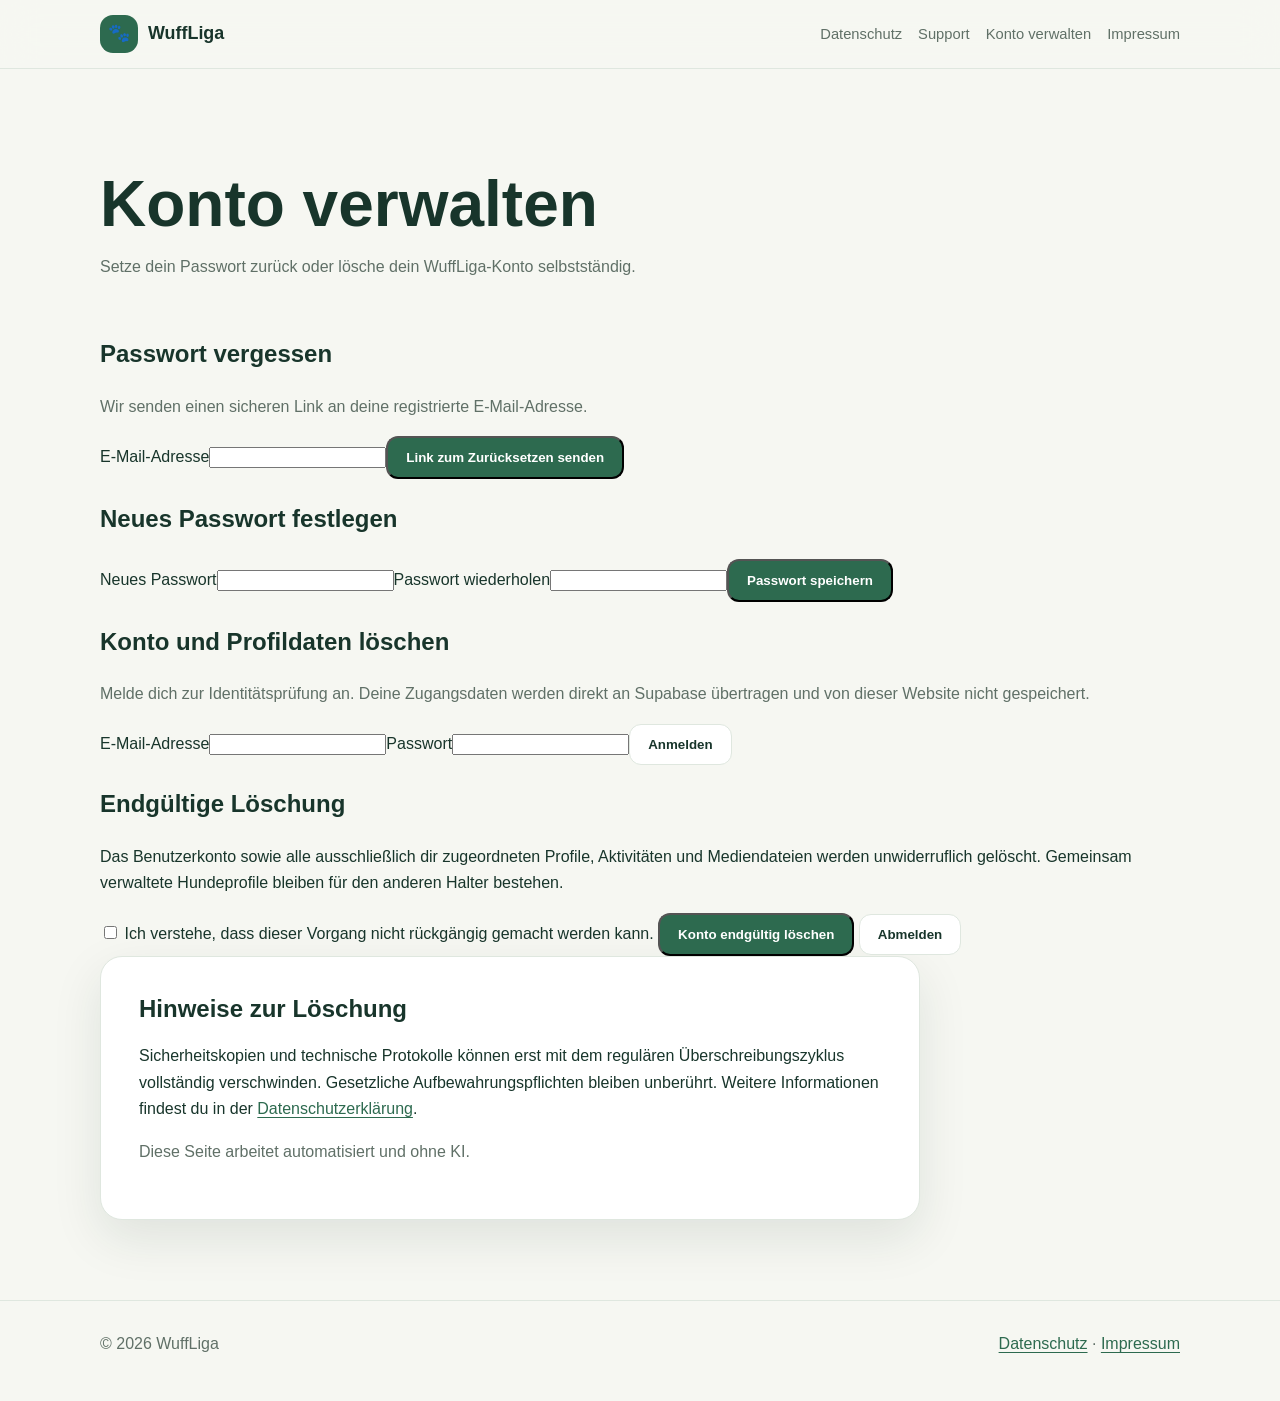
==== docs/account-delete.html @ 0a7d44cd "Add password reset and self-service account deletion" ====
<!doctype html>
<html lang="de">
<head>
  <meta charset="utf-8">
  <meta name="viewport" content="width=device-width,initial-scale=1">
  <meta name="description" content="WuffLiga-Passwort zurücksetzen oder Konto und zugehörige Profildaten löschen.">
  <meta name="referrer" content="no-referrer">
  <title>Konto verwalten · WuffLiga</title>
  <link rel="stylesheet" href="styles.css">
</head>
<body>
<header><nav class="wrap"><a class="brand" href="index.html"><span class="paw">🐾</span>WuffLiga</a><div class="links"><a href="datenschutz.html">Datenschutz</a><a href="support.html">Support</a><a href="account-delete.html">Konto verwalten</a><a href="impressum.html">Impressum</a></div></nav></header>
<main class="wrap account-page">
  <div class="page-title"><h1>Konto verwalten</h1><p>Setze dein Passwort zurück oder lösche dein WuffLiga-Konto selbstständig.</p></div>

  <section class="account-card" id="recovery-request">
    <h2>Passwort vergessen</h2>
    <p class="muted">Wir senden einen sicheren Link an deine registrierte E-Mail-Adresse.</p>
    <form id="reset-form"><label for="reset-email">E-Mail-Adresse</label><input id="reset-email" type="email" autocomplete="email" required><button class="button form-button">Link zum Zurücksetzen senden</button></form>
    <div class="form-message" id="reset-message" role="status"></div>
  </section>

  <section class="account-card hidden" id="new-password">
    <h2>Neues Passwort festlegen</h2>
    <form id="password-form"><label for="password">Neues Passwort</label><input id="password" type="password" minlength="8" autocomplete="new-password" required><label for="password-confirm">Passwort wiederholen</label><input id="password-confirm" type="password" minlength="8" autocomplete="new-password" required><button class="button form-button">Passwort speichern</button></form>
    <div class="form-message" id="password-message" role="status"></div>
  </section>

  <section class="account-card" id="login-section">
    <h2>Konto und Profildaten löschen</h2>
    <p class="muted">Melde dich zur Identitätsprüfung an. Deine Zugangsdaten werden direkt an Supabase übertragen und von dieser Website nicht gespeichert.</p>
    <form id="login-form"><label for="email">E-Mail-Adresse</label><input id="email" type="email" autocomplete="email" required><label for="login-password">Passwort</label><input id="login-password" type="password" autocomplete="current-password" required><button class="button secondary form-button">Anmelden</button></form>
    <div class="form-message" id="login-message" role="status"></div>
  </section>

  <section class="account-card danger-card hidden" id="delete-section">
    <h2>Endgültige Löschung</h2>
    <p>Das Benutzerkonto sowie alle ausschließlich dir zugeordneten Profile, Aktivitäten und Mediendateien werden unwiderruflich gelöscht. Gemeinsam verwaltete Hundeprofile bleiben für den anderen Halter bestehen.</p>
    <label class="check-label"><input id="delete-confirm" type="checkbox"> <span>Ich verstehe, dass dieser Vorgang nicht rückgängig gemacht werden kann.</span></label>
    <button id="delete-button" class="button danger form-button">Konto endgültig löschen</button>
    <button id="logout-button" class="button secondary form-button">Abmelden</button>
    <div class="form-message" id="delete-message" role="status"></div>
  </section>

  <article class="account-note"><h2>Hinweise zur Löschung</h2><p>Sicherheitskopien und technische Protokolle können erst mit dem regulären Überschreibungszyklus vollständig verschwinden. Gesetzliche Aufbewahrungspflichten bleiben unberührt. Weitere Informationen findest du in der <a href="datenschutz.html">Datenschutzerklärung</a>.</p><p class="muted">Diese Seite arbeitet automatisiert und ohne KI.</p></article>
</main>
<footer><div class="wrap"><span>© 2026 WuffLiga</span><span><a href="datenschutz.html">Datenschutz</a> · <a href="impressum.html">Impressum</a></span></div></footer>
<script>
(() => {
  'use strict';
  const project = 'https://uylqpueptrulbbaxmllc.supabase.co';
  const key = 'sb_publishable_Wyq430CcD4r2GmnURF7bgQ_dJaCfK8d';
  const deleteEndpoint = project + '/functions/v1/wuffliga-konto/delete';
  let accessToken = '';

  const showMessage = (id, text, error = false) => { const el = document.getElementById(id); el.textContent = text; el.className = 'form-message visible' + (error ? ' error' : ''); };
  const setBusy = (form, busy) => form.querySelectorAll('button,input').forEach(el => { el.disabled = busy; });
  async function authApi(path, options = {}) { const response = await fetch(project + path, { ...options, headers: { apikey: key, 'content-type': 'application/json', ...(options.headers || {}) } }); const data = await response.json().catch(() => ({})); if (!response.ok) throw new Error(data.msg || data.message || data.error_description || data.error || 'Vorgang fehlgeschlagen.'); return data; }

  const hash = new URLSearchParams(location.hash.slice(1));
  if (hash.get('type') === 'recovery' && hash.get('access_token')) { accessToken = hash.get('access_token'); document.getElementById('new-password').classList.remove('hidden'); document.getElementById('recovery-request').classList.add('hidden'); history.replaceState({}, '', location.pathname); }

  document.getElementById('reset-form').addEventListener('submit', async event => { event.preventDefault(); setBusy(event.target, true); try { const redirect = location.origin + location.pathname; await authApi('/auth/v1/recover?redirect_to=' + encodeURIComponent(redirect), { method: 'POST', body: JSON.stringify({ email: document.getElementById('reset-email').value }) }); showMessage('reset-message', 'Falls ein Konto existiert, wurde eine E-Mail versendet.'); } catch (_) { showMessage('reset-message', 'Falls ein Konto existiert, wurde eine E-Mail versendet.'); } finally { setBusy(event.target, false); } });

  document.getElementById('password-form').addEventListener('submit', async event => { event.preventDefault(); const password = document.getElementById('password').value; const confirmation = document.getElementById('password-confirm').value; if (password !== confirmation) return showMessage('password-message', 'Die Passwörter stimmen nicht überein.', true); setBusy(event.target, true); try { await authApi('/auth/v1/user', { method: 'PUT', headers: { Authorization: 'Bearer ' + accessToken }, body: JSON.stringify({ password }) }); showMessage('password-message', 'Dein Passwort wurde geändert. Du kannst dich jetzt anmelden.'); document.getElementById('login-section').scrollIntoView({ behavior: 'smooth' }); } catch (error) { showMessage('password-message', error.message, true); } finally { setBusy(event.target, false); } });

  document.getElementById('login-form').addEventListener('submit', async event => { event.preventDefault(); setBusy(event.target, true); try { const data = await authApi('/auth/v1/token?grant_type=password', { method: 'POST', body: JSON.stringify({ email: document.getElementById('email').value, password: document.getElementById('login-password').value }) }); accessToken = data.access_token; document.getElementById('login-section').classList.add('hidden'); document.getElementById('delete-section').classList.remove('hidden'); document.getElementById('delete-section').scrollIntoView({ behavior: 'smooth' }); } catch (_) { showMessage('login-message', 'Anmeldung fehlgeschlagen. Bitte Eingaben prüfen.', true); } finally { setBusy(event.target, false); } });

  document.getElementById('logout-button').addEventListener('click', () => { accessToken = ''; document.getElementById('delete-section').classList.add('hidden'); document.getElementById('login-section').classList.remove('hidden'); });
  document.getElementById('delete-button').addEventListener('click', async event => { if (!document.getElementById('delete-confirm').checked) return showMessage('delete-message', 'Bitte bestätige zuerst den Hinweis.', true); if (!confirm('Konto und Profildaten jetzt endgültig löschen?')) return; event.target.disabled = true; try { const response = await fetch(deleteEndpoint, { method: 'POST', headers: { Authorization: 'Bearer ' + accessToken } }); const data = await response.json(); if (!response.ok) throw new Error(data.error || 'Löschen fehlgeschlagen.'); accessToken = ''; document.querySelectorAll('.account-card').forEach(el => el.classList.add('hidden')); document.querySelector('.page-title').insertAdjacentHTML('afterend', '<section class="account-card"><h2>Konto gelöscht</h2><p>Dein Konto und die zugehörigen persönlichen Daten wurden entfernt.</p></section>'); } catch (error) { showMessage('delete-message', error.message, true); event.target.disabled = false; } });
})();
</script>
</body>
</html>
---- docs/styles.css ----
:root{--bg:#f6f7f2;--surface:#fff;--text:#18352b;--muted:#607067;--brand:#2d6a4f;--accent:#e8894d;--line:#dfe7df;--shadow:0 18px 50px rgba(24,53,43,.1);color-scheme:light dark}*{box-sizing:border-box}html{scroll-behavior:smooth}body{margin:0;font:16px/1.65 -apple-system,BlinkMacSystemFont,"Segoe UI",sans-serif;background:var(--bg);color:var(--text)}a{color:var(--brand);text-decoration-thickness:.08em;text-underline-offset:.18em}.wrap{width:min(1080px,calc(100% - 32px));margin:auto}header{position:sticky;top:0;z-index:5;background:color-mix(in srgb,var(--bg) 88%,transparent);backdrop-filter:blur(18px);border-bottom:1px solid var(--line)}nav{min-height:68px;display:flex;align-items:center;justify-content:space-between;gap:18px}.brand{display:flex;gap:10px;align-items:center;font-weight:800;text-decoration:none;color:var(--text);font-size:1.12rem}.paw{display:grid;place-items:center;width:38px;height:38px;border-radius:13px;background:var(--brand);color:#fff}.links{display:flex;flex-wrap:wrap;gap:16px}.links a{text-decoration:none;color:var(--muted);font-size:.92rem}.hero{padding:88px 0 64px}.eyebrow{display:inline-flex;padding:7px 12px;border-radius:999px;background:#dfeee5;color:#245a42;font-weight:700;font-size:.82rem}.hero h1{max-width:760px;margin:18px 0 16px;font-size:clamp(2.6rem,8vw,5.6rem);line-height:.98;letter-spacing:-.055em}.lead{max-width:680px;color:var(--muted);font-size:1.16rem}.actions{display:flex;flex-wrap:wrap;gap:12px;margin-top:30px}.button{display:inline-block;padding:12px 18px;border-radius:12px;background:var(--brand);color:#fff;text-decoration:none;font-weight:700}.button.secondary{background:var(--surface);color:var(--text);border:1px solid var(--line)}main{padding:48px 0 80px}.page-title{padding:54px 0 18px}.page-title h1{font-size:clamp(2.2rem,6vw,4rem);line-height:1.05;margin:0 0 12px}.page-title p,.muted{color:var(--muted)}.grid{display:grid;grid-template-columns:repeat(3,1fr);gap:18px}.card,article{background:var(--surface);border:1px solid var(--line);border-radius:22px;padding:clamp(22px,4vw,38px);box-shadow:var(--shadow)}.card h2{margin-top:0}.card .icon{font-size:1.8rem}article{max-width:820px}article h2{margin-top:2em;line-height:1.2}article h2:first-child{margin-top:0}article h3{margin-top:1.5em}address{font-style:normal}footer{border-top:1px solid var(--line);padding:30px 0 44px;color:var(--muted)}footer .wrap{display:flex;justify-content:space-between;gap:18px;flex-wrap:wrap}@media(max-width:760px){.links{display:none}.hero{padding-top:58px}.grid{grid-template-columns:1fr}}@media(prefers-color-scheme:dark){:root{--bg:#101713;--surface:#17211b;--text:#edf5ef;--muted:#acbbb1;--brand:#73c69b;--line:#2a3930;--shadow:none}.eyebrow{background:#203b2c;color:#9bd9b8}.button{background:#4b9d72;color:#07130c}.button.secondary{background:var(--surface);color:var(--text)}}
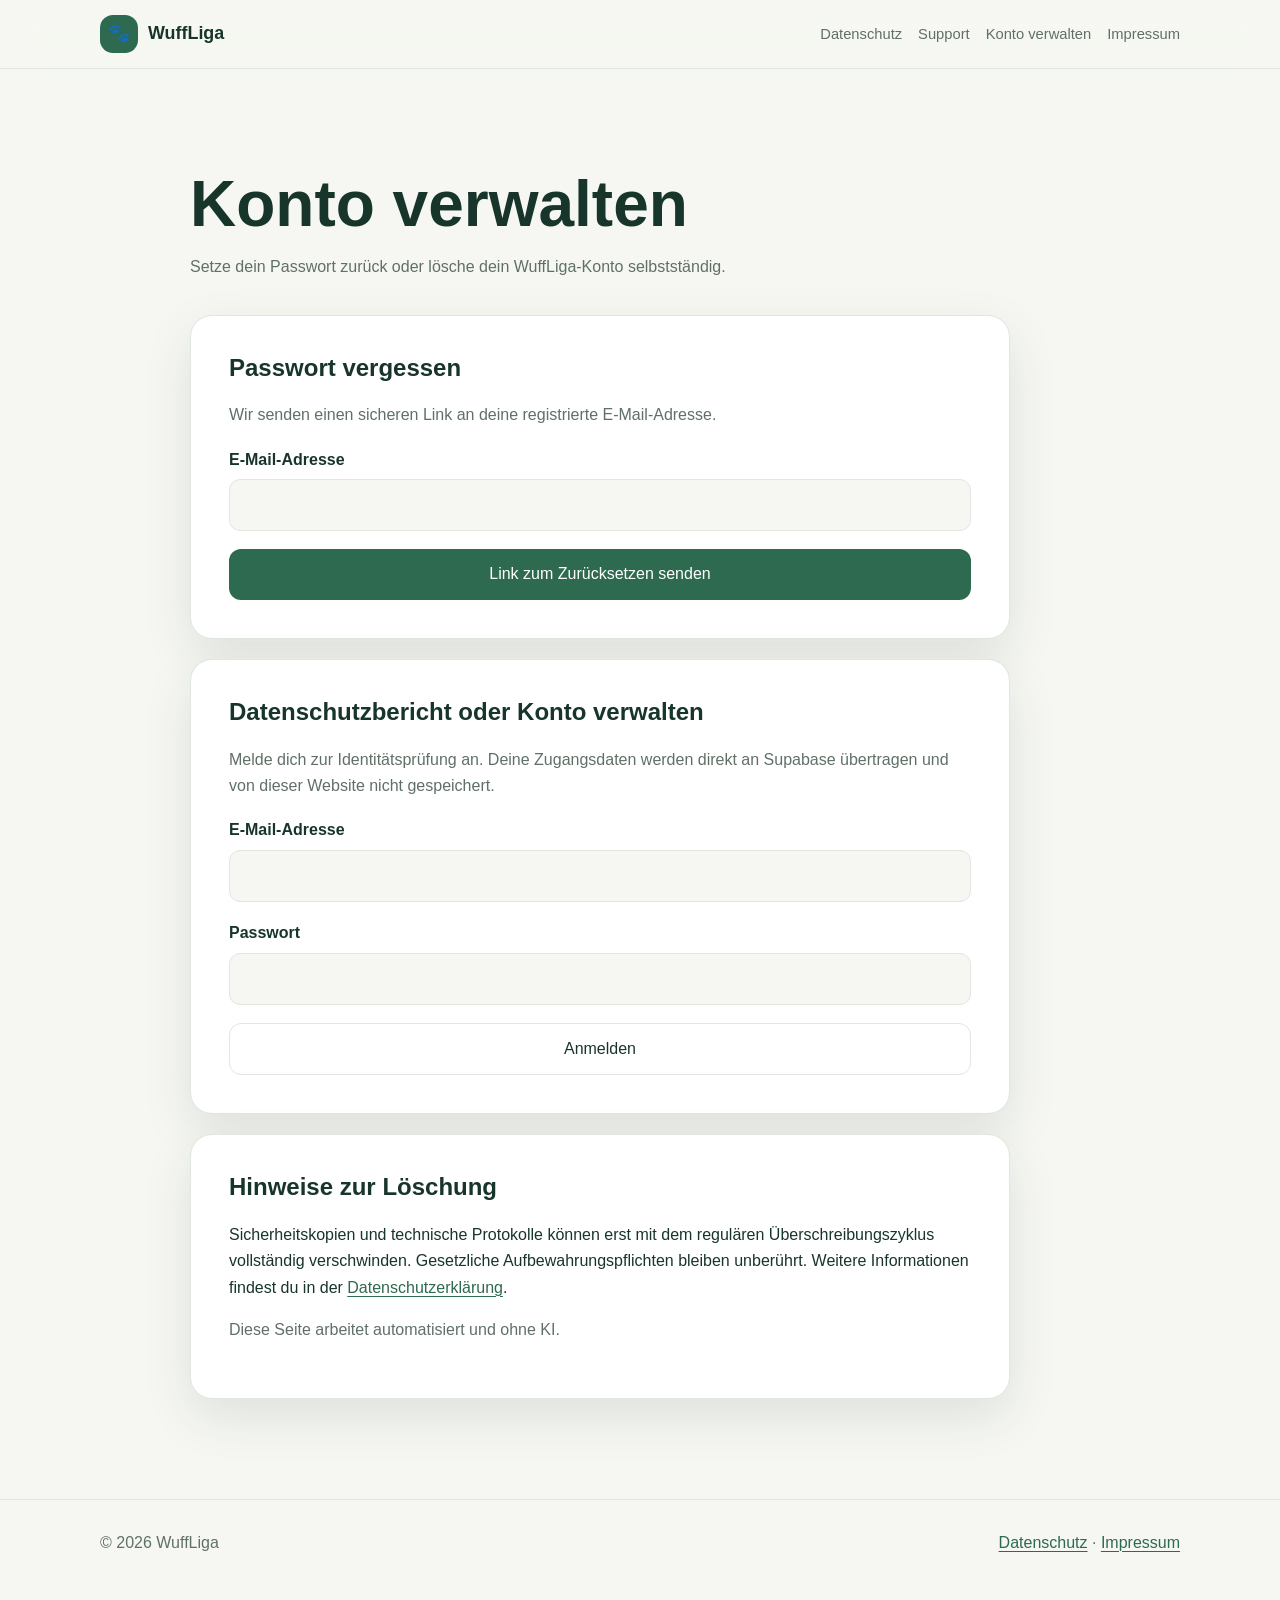
==== commit cca3773e: "Add downloadable privacy data report" ====
--- a/docs/account-delete.html
+++ b/docs/account-delete.html
@@ -27,13 +27,18 @@
   </section>
 
   <section class="account-card" id="login-section">
-    <h2>Konto und Profildaten löschen</h2>
+    <h2>Datenschutzbericht oder Konto verwalten</h2>
     <p class="muted">Melde dich zur Identitätsprüfung an. Deine Zugangsdaten werden direkt an Supabase übertragen und von dieser Website nicht gespeichert.</p>
     <form id="login-form"><label for="email">E-Mail-Adresse</label><input id="email" type="email" autocomplete="email" required><label for="login-password">Passwort</label><input id="login-password" type="password" autocomplete="current-password" required><button class="button secondary form-button">Anmelden</button></form>
     <div class="form-message" id="login-message" role="status"></div>
   </section>
 
   <section class="account-card danger-card hidden" id="delete-section">
+    <h2>Deine gespeicherten Daten</h2>
+    <p>Lade einen maschinenlesbaren Datenschutzbericht mit deinen Konto-, Profil-, Aktivitäts-, Community-, Datenschutz- und Medien-Metadaten herunter.</p>
+    <button id="export-button" class="button form-button">Datenschutzbericht herunterladen</button>
+    <div class="form-message" id="export-message" role="status"></div>
+    <hr class="account-divider">
     <h2>Endgültige Löschung</h2>
     <p>Das Benutzerkonto sowie alle ausschließlich dir zugeordneten Profile, Aktivitäten und Mediendateien werden unwiderruflich gelöscht. Gemeinsam verwaltete Hundeprofile bleiben für den anderen Halter bestehen.</p>
     <label class="check-label"><input id="delete-confirm" type="checkbox"> <span>Ich verstehe, dass dieser Vorgang nicht rückgängig gemacht werden kann.</span></label>
@@ -51,6 +56,7 @@
   const project = 'https://uylqpueptrulbbaxmllc.supabase.co';
   const key = 'sb_publishable_Wyq430CcD4r2GmnURF7bgQ_dJaCfK8d';
   const deleteEndpoint = project + '/functions/v1/wuffliga-konto/delete';
+  const exportEndpoint = project + '/functions/v1/wuffliga-konto/export';
   let accessToken = '';
 
   const showMessage = (id, text, error = false) => { const el = document.getElementById(id); el.textContent = text; el.className = 'form-message visible' + (error ? ' error' : ''); };
@@ -67,6 +73,7 @@
   document.getElementById('login-form').addEventListener('submit', async event => { event.preventDefault(); setBusy(event.target, true); try { const data = await authApi('/auth/v1/token?grant_type=password', { method: 'POST', body: JSON.stringify({ email: document.getElementById('email').value, password: document.getElementById('login-password').value }) }); accessToken = data.access_token; document.getElementById('login-section').classList.add('hidden'); document.getElementById('delete-section').classList.remove('hidden'); document.getElementById('delete-section').scrollIntoView({ behavior: 'smooth' }); } catch (_) { showMessage('login-message', 'Anmeldung fehlgeschlagen. Bitte Eingaben prüfen.', true); } finally { setBusy(event.target, false); } });
 
   document.getElementById('logout-button').addEventListener('click', () => { accessToken = ''; document.getElementById('delete-section').classList.add('hidden'); document.getElementById('login-section').classList.remove('hidden'); });
+  document.getElementById('export-button').addEventListener('click', async event => { event.target.disabled = true; try { const response = await fetch(exportEndpoint, { method: 'POST', headers: { Authorization: 'Bearer ' + accessToken } }); if (!response.ok) { const data = await response.json().catch(() => ({})); throw new Error(data.error || 'Bericht konnte nicht erstellt werden.'); } const blob = await response.blob(); const url = URL.createObjectURL(blob); const link = document.createElement('a'); link.href = url; link.download = 'wuffliga-datenschutzbericht-' + new Date().toISOString().slice(0, 10) + '.json'; document.body.appendChild(link); link.click(); link.remove(); URL.revokeObjectURL(url); showMessage('export-message', 'Der Datenschutzbericht wurde heruntergeladen.'); } catch (error) { showMessage('export-message', error.message, true); } finally { event.target.disabled = false; } });
   document.getElementById('delete-button').addEventListener('click', async event => { if (!document.getElementById('delete-confirm').checked) return showMessage('delete-message', 'Bitte bestätige zuerst den Hinweis.', true); if (!confirm('Konto und Profildaten jetzt endgültig löschen?')) return; event.target.disabled = true; try { const response = await fetch(deleteEndpoint, { method: 'POST', headers: { Authorization: 'Bearer ' + accessToken } }); const data = await response.json(); if (!response.ok) throw new Error(data.error || 'Löschen fehlgeschlagen.'); accessToken = ''; document.querySelectorAll('.account-card').forEach(el => el.classList.add('hidden')); document.querySelector('.page-title').insertAdjacentHTML('afterend', '<section class="account-card"><h2>Konto gelöscht</h2><p>Dein Konto und die zugehörigen persönlichen Daten wurden entfernt.</p></section>'); } catch (error) { showMessage('delete-message', error.message, true); event.target.disabled = false; } });
 })();
 </script>
--- a/docs/styles.css
+++ b/docs/styles.css
@@ -1 +1,4 @@
-:root{--bg:#f6f7f2;--surface:#fff;--text:#18352b;--muted:#607067;--brand:#2d6a4f;--accent:#e8894d;--line:#dfe7df;--shadow:0 18px 50px rgba(24,53,43,.1);color-scheme:light dark}*{box-sizing:border-box}html{scroll-behavior:smooth}body{margin:0;font:16px/1.65 -apple-system,BlinkMacSystemFont,"Segoe UI",sans-serif;background:var(--bg);color:var(--text)}a{color:var(--brand);text-decoration-thickness:.08em;text-underline-offset:.18em}.wrap{width:min(1080px,calc(100% - 32px));margin:auto}header{position:sticky;top:0;z-index:5;background:color-mix(in srgb,var(--bg) 88%,transparent);backdrop-filter:blur(18px);border-bottom:1px solid var(--line)}nav{min-height:68px;display:flex;align-items:center;justify-content:space-between;gap:18px}.brand{display:flex;gap:10px;align-items:center;font-weight:800;text-decoration:none;color:var(--text);font-size:1.12rem}.paw{display:grid;place-items:center;width:38px;height:38px;border-radius:13px;background:var(--brand);color:#fff}.links{display:flex;flex-wrap:wrap;gap:16px}.links a{text-decoration:none;color:var(--muted);font-size:.92rem}.hero{padding:88px 0 64px}.eyebrow{display:inline-flex;padding:7px 12px;border-radius:999px;background:#dfeee5;color:#245a42;font-weight:700;font-size:.82rem}.hero h1{max-width:760px;margin:18px 0 16px;font-size:clamp(2.6rem,8vw,5.6rem);line-height:.98;letter-spacing:-.055em}.lead{max-width:680px;color:var(--muted);font-size:1.16rem}.actions{display:flex;flex-wrap:wrap;gap:12px;margin-top:30px}.button{display:inline-block;padding:12px 18px;border-radius:12px;background:var(--brand);color:#fff;text-decoration:none;font-weight:700}.button.secondary{background:var(--surface);color:var(--text);border:1px solid var(--line)}main{padding:48px 0 80px}.page-title{padding:54px 0 18px}.page-title h1{font-size:clamp(2.2rem,6vw,4rem);line-height:1.05;margin:0 0 12px}.page-title p,.muted{color:var(--muted)}.grid{display:grid;grid-template-columns:repeat(3,1fr);gap:18px}.card,article{background:var(--surface);border:1px solid var(--line);border-radius:22px;padding:clamp(22px,4vw,38px);box-shadow:var(--shadow)}.card h2{margin-top:0}.card .icon{font-size:1.8rem}article{max-width:820px}article h2{margin-top:2em;line-height:1.2}article h2:first-child{margin-top:0}article h3{margin-top:1.5em}address{font-style:normal}footer{border-top:1px solid var(--line);padding:30px 0 44px;color:var(--muted)}footer .wrap{display:flex;justify-content:space-between;gap:18px;flex-wrap:wrap}@media(max-width:760px){.links{display:none}.hero{padding-top:58px}.grid{grid-template-columns:1fr}}@media(prefers-color-scheme:dark){:root{--bg:#101713;--surface:#17211b;--text:#edf5ef;--muted:#acbbb1;--brand:#73c69b;--line:#2a3930;--shadow:none}.eyebrow{background:#203b2c;color:#9bd9b8}.button{background:#4b9d72;color:#07130c}.button.secondary{background:var(--surface);color:var(--text)}}+:root{--bg:#f6f7f2;--surface:#fff;--text:#18352b;--muted:#607067;--brand:#2d6a4f;--accent:#e8894d;--line:#dfe7df;--shadow:0 18px 50px rgba(24,53,43,.1);color-scheme:light dark}*{box-sizing:border-box}html{scroll-behavior:smooth}body{margin:0;font:16px/1.65 -apple-system,BlinkMacSystemFont,"Segoe UI",sans-serif;background:var(--bg);color:var(--text)}a{color:var(--brand);text-decoration-thickness:.08em;text-underline-offset:.18em}.wrap{width:min(1080px,calc(100% - 32px));margin:auto}header{position:sticky;top:0;z-index:5;background:color-mix(in srgb,var(--bg) 88%,transparent);backdrop-filter:blur(18px);border-bottom:1px solid var(--line)}nav{min-height:68px;display:flex;align-items:center;justify-content:space-between;gap:18px}.brand{display:flex;gap:10px;align-items:center;font-weight:800;text-decoration:none;color:var(--text);font-size:1.12rem}.paw{display:grid;place-items:center;width:38px;height:38px;border-radius:13px;background:var(--brand);color:#fff}.links{display:flex;flex-wrap:wrap;gap:16px}.links a{text-decoration:none;color:var(--muted);font-size:.92rem}.hero{padding:88px 0 64px}.eyebrow{display:inline-flex;padding:7px 12px;border-radius:999px;background:#dfeee5;color:#245a42;font-weight:700;font-size:.82rem}.hero h1{max-width:760px;margin:18px 0 16px;font-size:clamp(2.6rem,8vw,5.6rem);line-height:.98;letter-spacing:-.055em}.lead{max-width:680px;color:var(--muted);font-size:1.16rem}.actions{display:flex;flex-wrap:wrap;gap:12px;margin-top:30px}.button{display:inline-block;padding:12px 18px;border-radius:12px;background:var(--brand);color:#fff;text-decoration:none;font-weight:700}.button.secondary{background:var(--surface);color:var(--text);border:1px solid var(--line)}main{padding:48px 0 80px}.page-title{padding:54px 0 18px}.page-title h1{font-size:clamp(2.2rem,6vw,4rem);line-height:1.05;margin:0 0 12px}.page-title p,.muted{color:var(--muted)}.grid{display:grid;grid-template-columns:repeat(3,1fr);gap:18px}.card,article{background:var(--surface);border:1px solid var(--line);border-radius:22px;padding:clamp(22px,4vw,38px);box-shadow:var(--shadow)}.card h2{margin-top:0}.card .icon{font-size:1.8rem}article{max-width:820px}article h2{margin-top:2em;line-height:1.2}article h2:first-child{margin-top:0}article h3{margin-top:1.5em}address{font-style:normal}footer{border-top:1px solid var(--line);padding:30px 0 44px;color:var(--muted)}footer .wrap{display:flex;justify-content:space-between;gap:18px;flex-wrap:wrap}@media(max-width:760px){.links{display:none}.hero{padding-top:58px}.grid{grid-template-columns:1fr}}@media(prefers-color-scheme:dark){:root{--bg:#101713;--surface:#17211b;--text:#edf5ef;--muted:#acbbb1;--brand:#73c69b;--line:#2a3930;--shadow:none}.eyebrow{background:#203b2c;color:#9bd9b8}.button{background:#4b9d72;color:#07130c}.button.secondary{background:var(--surface);color:var(--text)}}
+
+/* Account self-service */
+.account-page{max-width:900px}.account-card,.account-note{max-width:820px;background:var(--surface);border:1px solid var(--line);border-radius:22px;padding:clamp(22px,4vw,38px);box-shadow:var(--shadow);margin-bottom:20px}.account-card h2,.account-note h2{margin-top:0;line-height:1.2}.account-card form label{display:block;font-weight:700;margin:18px 0 6px}.account-card input[type="email"],.account-card input[type="password"]{width:100%;padding:12px 14px;border:1px solid var(--line);border-radius:11px;background:var(--bg);color:var(--text);font:inherit}.account-card input:focus{outline:3px solid color-mix(in srgb,var(--brand) 30%,transparent);border-color:var(--brand)}.form-button{width:100%;border:0;font:inherit;cursor:pointer;margin-top:18px}.form-button:disabled{opacity:.55;cursor:wait}.button.danger{background:#a52b2b;color:#fff}.danger-card{border-color:#dbaaaa}.check-label{display:flex!important;align-items:flex-start;gap:7px}.check-label input{margin-top:6px}.form-message{display:none;margin-top:14px;padding:11px 13px;border-radius:10px;background:#e5f2e8;color:#19592d}.form-message.visible{display:block}.form-message.error{background:#fbe8e8;color:#8b2020}.hidden{display:none!important}@media(prefers-color-scheme:dark){.form-message{background:#1d3928;color:#a8dfb8}.form-message.error{background:#442323;color:#ffc2c2}.danger-card{border-color:#713a3a}}
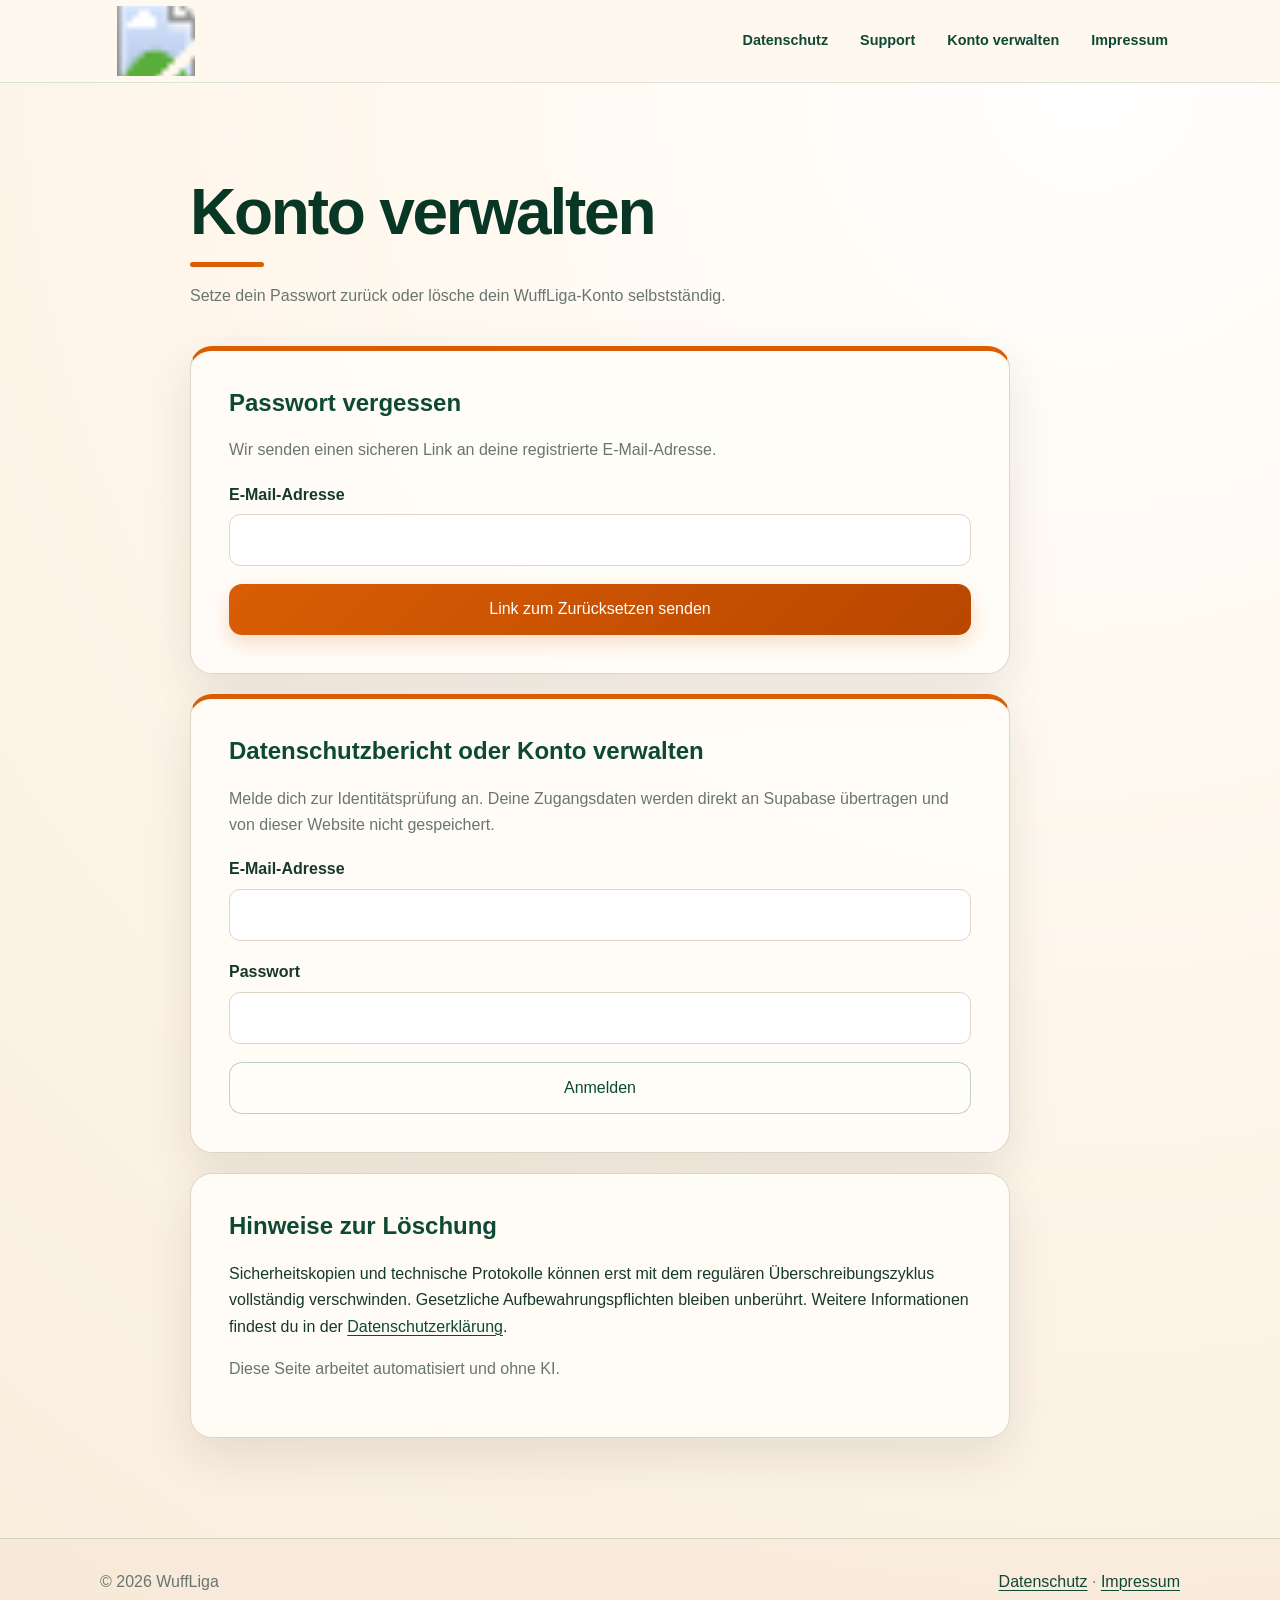
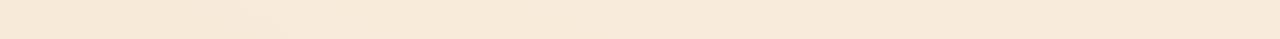
==== commit eef33c91: "Use WuffLiga logo across public pages" ====
--- a/docs/account-delete.html
+++ b/docs/account-delete.html
@@ -6,7 +6,7 @@
   <meta name="description" content="WuffLiga-Passwort zurücksetzen oder Konto und zugehörige Profildaten löschen.">
   <meta name="referrer" content="no-referrer">
   <title>Konto verwalten · WuffLiga</title>
-  <link rel="stylesheet" href="styles.css">
+  <link rel="icon" href="logo.svg" type="image/svg+xml"><link rel="stylesheet" href="styles.css">
 </head>
 <body>
 <header><nav class="wrap"><a class="brand" href="index.html"><span class="paw">🐾</span>WuffLiga</a><div class="links"><a href="datenschutz.html">Datenschutz</a><a href="support.html">Support</a><a href="account-delete.html">Konto verwalten</a><a href="impressum.html">Impressum</a></div></nav></header>
@@ -35,8 +35,8 @@
 
   <section class="account-card danger-card hidden" id="delete-section">
     <h2>Deine gespeicherten Daten</h2>
-    <p>Lade einen maschinenlesbaren Datenschutzbericht mit deinen Konto-, Profil-, Aktivitäts-, Community-, Datenschutz- und Medien-Metadaten herunter.</p>
-    <button id="export-button" class="button form-button">Datenschutzbericht herunterladen</button>
+    <p>Lade eine vollständige Kopie deiner bereitgestellten Daten herunter. Das ZIP-Archiv enthält einen strukturierten Datenschutzbericht sowie die zugehörigen hochgeladenen Originalbilder und -videos.</p>
+    <button id="export-button" class="button form-button">Vollständiges Datenschutzarchiv herunterladen</button>
     <div class="form-message" id="export-message" role="status"></div>
     <hr class="account-divider">
     <h2>Endgültige Löschung</h2>
@@ -56,7 +56,7 @@
   const project = 'https://uylqpueptrulbbaxmllc.supabase.co';
   const key = 'sb_publishable_Wyq430CcD4r2GmnURF7bgQ_dJaCfK8d';
   const deleteEndpoint = project + '/functions/v1/wuffliga-konto/delete';
-  const exportEndpoint = project + '/functions/v1/wuffliga-konto/export';
+  const exportEndpoint = project + '/functions/v1/wuffliga-konto/export-archive';
   let accessToken = '';
 
   const showMessage = (id, text, error = false) => { const el = document.getElementById(id); el.textContent = text; el.className = 'form-message visible' + (error ? ' error' : ''); };
@@ -73,7 +73,7 @@
   document.getElementById('login-form').addEventListener('submit', async event => { event.preventDefault(); setBusy(event.target, true); try { const data = await authApi('/auth/v1/token?grant_type=password', { method: 'POST', body: JSON.stringify({ email: document.getElementById('email').value, password: document.getElementById('login-password').value }) }); accessToken = data.access_token; document.getElementById('login-section').classList.add('hidden'); document.getElementById('delete-section').classList.remove('hidden'); document.getElementById('delete-section').scrollIntoView({ behavior: 'smooth' }); } catch (_) { showMessage('login-message', 'Anmeldung fehlgeschlagen. Bitte Eingaben prüfen.', true); } finally { setBusy(event.target, false); } });
 
   document.getElementById('logout-button').addEventListener('click', () => { accessToken = ''; document.getElementById('delete-section').classList.add('hidden'); document.getElementById('login-section').classList.remove('hidden'); });
-  document.getElementById('export-button').addEventListener('click', async event => { event.target.disabled = true; try { const response = await fetch(exportEndpoint, { method: 'POST', headers: { Authorization: 'Bearer ' + accessToken } }); if (!response.ok) { const data = await response.json().catch(() => ({})); throw new Error(data.error || 'Bericht konnte nicht erstellt werden.'); } const blob = await response.blob(); const url = URL.createObjectURL(blob); const link = document.createElement('a'); link.href = url; link.download = 'wuffliga-datenschutzbericht-' + new Date().toISOString().slice(0, 10) + '.json'; document.body.appendChild(link); link.click(); link.remove(); URL.revokeObjectURL(url); showMessage('export-message', 'Der Datenschutzbericht wurde heruntergeladen.'); } catch (error) { showMessage('export-message', error.message, true); } finally { event.target.disabled = false; } });
+  document.getElementById('export-button').addEventListener('click', async event => { event.target.disabled = true; try { const response = await fetch(exportEndpoint, { method: 'POST', headers: { Authorization: 'Bearer ' + accessToken } }); if (!response.ok) { const data = await response.json().catch(() => ({})); throw new Error(data.error || 'Archiv konnte nicht erstellt werden.'); } const blob = await response.blob(); const url = URL.createObjectURL(blob); const link = document.createElement('a'); link.href = url; link.download = 'wuffliga-datenschutzarchiv-' + new Date().toISOString().slice(0, 10) + '.zip'; document.body.appendChild(link); link.click(); link.remove(); URL.revokeObjectURL(url); showMessage('export-message', 'Das vollständige Datenschutzarchiv wurde heruntergeladen.'); } catch (error) { showMessage('export-message', error.message, true); } finally { event.target.disabled = false; } });
   document.getElementById('delete-button').addEventListener('click', async event => { if (!document.getElementById('delete-confirm').checked) return showMessage('delete-message', 'Bitte bestätige zuerst den Hinweis.', true); if (!confirm('Konto und Profildaten jetzt endgültig löschen?')) return; event.target.disabled = true; try { const response = await fetch(deleteEndpoint, { method: 'POST', headers: { Authorization: 'Bearer ' + accessToken } }); const data = await response.json(); if (!response.ok) throw new Error(data.error || 'Löschen fehlgeschlagen.'); accessToken = ''; document.querySelectorAll('.account-card').forEach(el => el.classList.add('hidden')); document.querySelector('.page-title').insertAdjacentHTML('afterend', '<section class="account-card"><h2>Konto gelöscht</h2><p>Dein Konto und die zugehörigen persönlichen Daten wurden entfernt.</p></section>'); } catch (error) { showMessage('delete-message', error.message, true); event.target.disabled = false; } });
 })();
 </script>
--- a/docs/styles.css
+++ b/docs/styles.css
@@ -1,4 +1,18 @@
-:root{--bg:#f6f7f2;--surface:#fff;--text:#18352b;--muted:#607067;--brand:#2d6a4f;--accent:#e8894d;--line:#dfe7df;--shadow:0 18px 50px rgba(24,53,43,.1);color-scheme:light dark}*{box-sizing:border-box}html{scroll-behavior:smooth}body{margin:0;font:16px/1.65 -apple-system,BlinkMacSystemFont,"Segoe UI",sans-serif;background:var(--bg);color:var(--text)}a{color:var(--brand);text-decoration-thickness:.08em;text-underline-offset:.18em}.wrap{width:min(1080px,calc(100% - 32px));margin:auto}header{position:sticky;top:0;z-index:5;background:color-mix(in srgb,var(--bg) 88%,transparent);backdrop-filter:blur(18px);border-bottom:1px solid var(--line)}nav{min-height:68px;display:flex;align-items:center;justify-content:space-between;gap:18px}.brand{display:flex;gap:10px;align-items:center;font-weight:800;text-decoration:none;color:var(--text);font-size:1.12rem}.paw{display:grid;place-items:center;width:38px;height:38px;border-radius:13px;background:var(--brand);color:#fff}.links{display:flex;flex-wrap:wrap;gap:16px}.links a{text-decoration:none;color:var(--muted);font-size:.92rem}.hero{padding:88px 0 64px}.eyebrow{display:inline-flex;padding:7px 12px;border-radius:999px;background:#dfeee5;color:#245a42;font-weight:700;font-size:.82rem}.hero h1{max-width:760px;margin:18px 0 16px;font-size:clamp(2.6rem,8vw,5.6rem);line-height:.98;letter-spacing:-.055em}.lead{max-width:680px;color:var(--muted);font-size:1.16rem}.actions{display:flex;flex-wrap:wrap;gap:12px;margin-top:30px}.button{display:inline-block;padding:12px 18px;border-radius:12px;background:var(--brand);color:#fff;text-decoration:none;font-weight:700}.button.secondary{background:var(--surface);color:var(--text);border:1px solid var(--line)}main{padding:48px 0 80px}.page-title{padding:54px 0 18px}.page-title h1{font-size:clamp(2.2rem,6vw,4rem);line-height:1.05;margin:0 0 12px}.page-title p,.muted{color:var(--muted)}.grid{display:grid;grid-template-columns:repeat(3,1fr);gap:18px}.card,article{background:var(--surface);border:1px solid var(--line);border-radius:22px;padding:clamp(22px,4vw,38px);box-shadow:var(--shadow)}.card h2{margin-top:0}.card .icon{font-size:1.8rem}article{max-width:820px}article h2{margin-top:2em;line-height:1.2}article h2:first-child{margin-top:0}article h3{margin-top:1.5em}address{font-style:normal}footer{border-top:1px solid var(--line);padding:30px 0 44px;color:var(--muted)}footer .wrap{display:flex;justify-content:space-between;gap:18px;flex-wrap:wrap}@media(max-width:760px){.links{display:none}.hero{padding-top:58px}.grid{grid-template-columns:1fr}}@media(prefers-color-scheme:dark){:root{--bg:#101713;--surface:#17211b;--text:#edf5ef;--muted:#acbbb1;--brand:#73c69b;--line:#2a3930;--shadow:none}.eyebrow{background:#203b2c;color:#9bd9b8}.button{background:#4b9d72;color:#07130c}.button.secondary{background:var(--surface);color:var(--text)}}
-
-/* Account self-service */
-.account-page{max-width:900px}.account-card,.account-note{max-width:820px;background:var(--surface);border:1px solid var(--line);border-radius:22px;padding:clamp(22px,4vw,38px);box-shadow:var(--shadow);margin-bottom:20px}.account-card h2,.account-note h2{margin-top:0;line-height:1.2}.account-card form label{display:block;font-weight:700;margin:18px 0 6px}.account-card input[type="email"],.account-card input[type="password"]{width:100%;padding:12px 14px;border:1px solid var(--line);border-radius:11px;background:var(--bg);color:var(--text);font:inherit}.account-card input:focus{outline:3px solid color-mix(in srgb,var(--brand) 30%,transparent);border-color:var(--brand)}.form-button{width:100%;border:0;font:inherit;cursor:pointer;margin-top:18px}.form-button:disabled{opacity:.55;cursor:wait}.button.danger{background:#a52b2b;color:#fff}.danger-card{border-color:#dbaaaa}.check-label{display:flex!important;align-items:flex-start;gap:7px}.check-label input{margin-top:6px}.form-message{display:none;margin-top:14px;padding:11px 13px;border-radius:10px;background:#e5f2e8;color:#19592d}.form-message.visible{display:block}.form-message.error{background:#fbe8e8;color:#8b2020}.hidden{display:none!important}@media(prefers-color-scheme:dark){.form-message{background:#1d3928;color:#a8dfb8}.form-message.error{background:#442323;color:#ffc2c2}.danger-card{border-color:#713a3a}}+:root{
+  --cream:#fff8ee;--cream-deep:#f4e5d2;--surface:#fffdf8;--surface-strong:#ffffff;
+  --forest:#0d4934;--forest-deep:#083725;--forest-soft:#dfece4;
+  --orange:#d95d05;--orange-dark:#b94700;--orange-soft:#fff0e2;
+  --text:#17382d;--muted:#68766f;--line:#dfd5c7;
+  --danger:#a52b2b;--shadow:0 18px 48px rgba(44,34,21,.10);
+  --radius:22px;color-scheme:light;
+}
+*{box-sizing:border-box}html{scroll-behavior:smooth}body{margin:0;font:16px/1.65 -apple-system,BlinkMacSystemFont,"Segoe UI",sans-serif;background:radial-gradient(circle at 85% 5%,#fff 0,var(--cream) 38%,#f9eddd 100%);color:var(--text);min-height:100vh}a{color:var(--forest);text-decoration-thickness:.08em;text-underline-offset:.2em}a:hover{color:var(--orange-dark)}.wrap{width:min(1080px,calc(100% - 32px));margin:auto}
+header{position:sticky;top:0;z-index:5;background:rgba(255,248,238,.92);backdrop-filter:blur(18px);border-bottom:1px solid rgba(13,73,52,.13)}nav{min-height:82px;display:flex;align-items:center;justify-content:space-between;gap:20px}.brand{display:block;width:112px;height:70px;background:url("logo.svg") center/contain no-repeat;text-indent:-9999px;overflow:hidden;flex:0 0 auto}.paw{display:none}.links{display:flex;flex-wrap:wrap;gap:8px}.links a{text-decoration:none;color:var(--forest);font-size:.9rem;font-weight:700;padding:9px 12px;border-radius:999px}.links a:hover{background:var(--orange-soft);color:var(--orange-dark)}
+.hero{padding:72px 0 58px;border-bottom:1px solid rgba(217,93,5,.12)}.hero .wrap{display:grid;grid-template-columns:minmax(0,1fr) minmax(260px,390px);align-items:center;column-gap:54px}.hero .wrap>*{grid-column:1}.hero .wrap::after{content:"";grid-column:2;grid-row:1/6;width:100%;aspect-ratio:1.05;background:url("logo.svg") center/contain no-repeat;filter:drop-shadow(0 18px 25px rgba(58,37,16,.10))}.eyebrow{display:inline-flex;width:max-content;padding:7px 13px;border-radius:999px;background:var(--forest-soft);color:var(--forest);font-weight:800;font-size:.82rem;letter-spacing:.025em}.hero h1{max-width:720px;margin:18px 0 16px;font-size:clamp(2.7rem,7vw,5.3rem);line-height:.98;letter-spacing:-.05em;color:var(--forest-deep)}.hero h1::first-line{color:var(--orange)}.lead{max-width:660px;color:var(--muted);font-size:1.16rem}.actions{display:flex;flex-wrap:wrap;gap:12px;margin-top:28px}
+.button{display:inline-block;padding:12px 18px;border-radius:13px;background:linear-gradient(135deg,var(--orange),var(--orange-dark));color:#fff;text-decoration:none;font-weight:800;box-shadow:0 8px 20px rgba(217,93,5,.20);transition:transform .15s ease,box-shadow .15s ease}.button:hover{color:#fff;transform:translateY(-1px);box-shadow:0 11px 24px rgba(217,93,5,.25)}.button.secondary{background:var(--surface);color:var(--forest);border:1px solid rgba(13,73,52,.25);box-shadow:none}.button.secondary:hover{background:var(--forest-soft);color:var(--forest-deep)}
+main{padding:48px 0 80px}.page-title{padding:48px 0 20px}.page-title h1{font-size:clamp(2.25rem,6vw,4rem);line-height:1.05;margin:0 0 12px;color:var(--forest-deep);letter-spacing:-.035em}.page-title h1::after{content:"";display:block;width:74px;height:5px;margin-top:16px;border-radius:99px;background:var(--orange)}.page-title p,.muted{color:var(--muted)}.grid{display:grid;grid-template-columns:repeat(3,1fr);gap:18px}.card,article,.account-card,.account-note{background:rgba(255,253,248,.94);border:1px solid var(--line);border-radius:var(--radius);padding:clamp(22px,4vw,38px);box-shadow:var(--shadow)}.card{border-top:5px solid var(--orange)}.card h2{margin-top:0;color:var(--forest)}.card .icon{font-size:1.9rem}article{max-width:820px;border-top:5px solid var(--forest)}article h2{margin-top:2em;line-height:1.2;color:var(--forest)}article h2:first-child{margin-top:0}article h3{margin-top:1.5em;color:var(--orange-dark)}address{font-style:normal}
+footer{border-top:1px solid rgba(13,73,52,.16);padding:30px 0 44px;color:var(--muted);background:rgba(244,229,210,.45)}footer .wrap{display:flex;justify-content:space-between;gap:18px;flex-wrap:wrap}
+.account-page{max-width:900px}.account-card,.account-note{max-width:820px;margin-bottom:20px}.account-card{border-top:5px solid var(--orange)}.account-card h2,.account-note h2{margin-top:0;line-height:1.2;color:var(--forest)}.account-card form label{display:block;font-weight:750;margin:18px 0 6px}.account-card input[type="email"],.account-card input[type="password"]{width:100%;padding:12px 14px;border:1px solid var(--line);border-radius:11px;background:#fff;color:var(--text);font:inherit}.account-card input:focus{outline:3px solid rgba(217,93,5,.20);border-color:var(--orange)}.form-button{width:100%;border:0;font:inherit;cursor:pointer;margin-top:18px}.form-button:disabled{opacity:.55;cursor:wait}.button.danger{background:var(--danger);color:#fff}.danger-card{border-color:#dbaaaa;border-top-color:var(--danger)}.check-label{display:flex!important;align-items:flex-start;gap:7px}.check-label input{margin-top:6px}.form-message{display:none;margin-top:14px;padding:11px 13px;border-radius:10px;background:var(--forest-soft);color:var(--forest-deep)}.form-message.visible{display:block}.form-message.error{background:#fbe8e8;color:#8b2020}.hidden{display:none!important}.account-divider{border:0;border-top:1px solid var(--line);margin:32px 0}
+@media(max-width:800px){.links{display:none}.hero{padding-top:42px}.hero .wrap{grid-template-columns:1fr}.hero .wrap::after{grid-column:1;grid-row:1;width:min(75vw,330px);margin:0 auto 24px}.hero .wrap>*{grid-column:1}.hero .wrap>.eyebrow{grid-row:2}.grid{grid-template-columns:1fr}.brand{width:100px;height:66px}}
+@media(prefers-reduced-motion:reduce){*{scroll-behavior:auto!important}.button{transition:none}}
+@media(prefers-color-scheme:dark){:root{--cream:#10241b;--cream-deep:#172d23;--surface:#182d24;--surface-strong:#20382d;--text:#f5eee5;--muted:#bdc9c1;--line:#385044;--forest:#8fceaa;--forest-deep:#d8f2e2;--forest-soft:#244536;--orange:#f08232;--orange-dark:#ff9a50;--orange-soft:#3f2b1f;--shadow:none;color-scheme:dark}body{background:radial-gradient(circle at 85% 5%,#20382d 0,#10241b 45%,#0b1c14 100%)}header{background:rgba(16,36,27,.92)}.links a{color:var(--text)}.account-card input[type="email"],.account-card input[type="password"]{background:#0d2017;color:var(--text)}footer{background:rgba(8,26,17,.65)}}
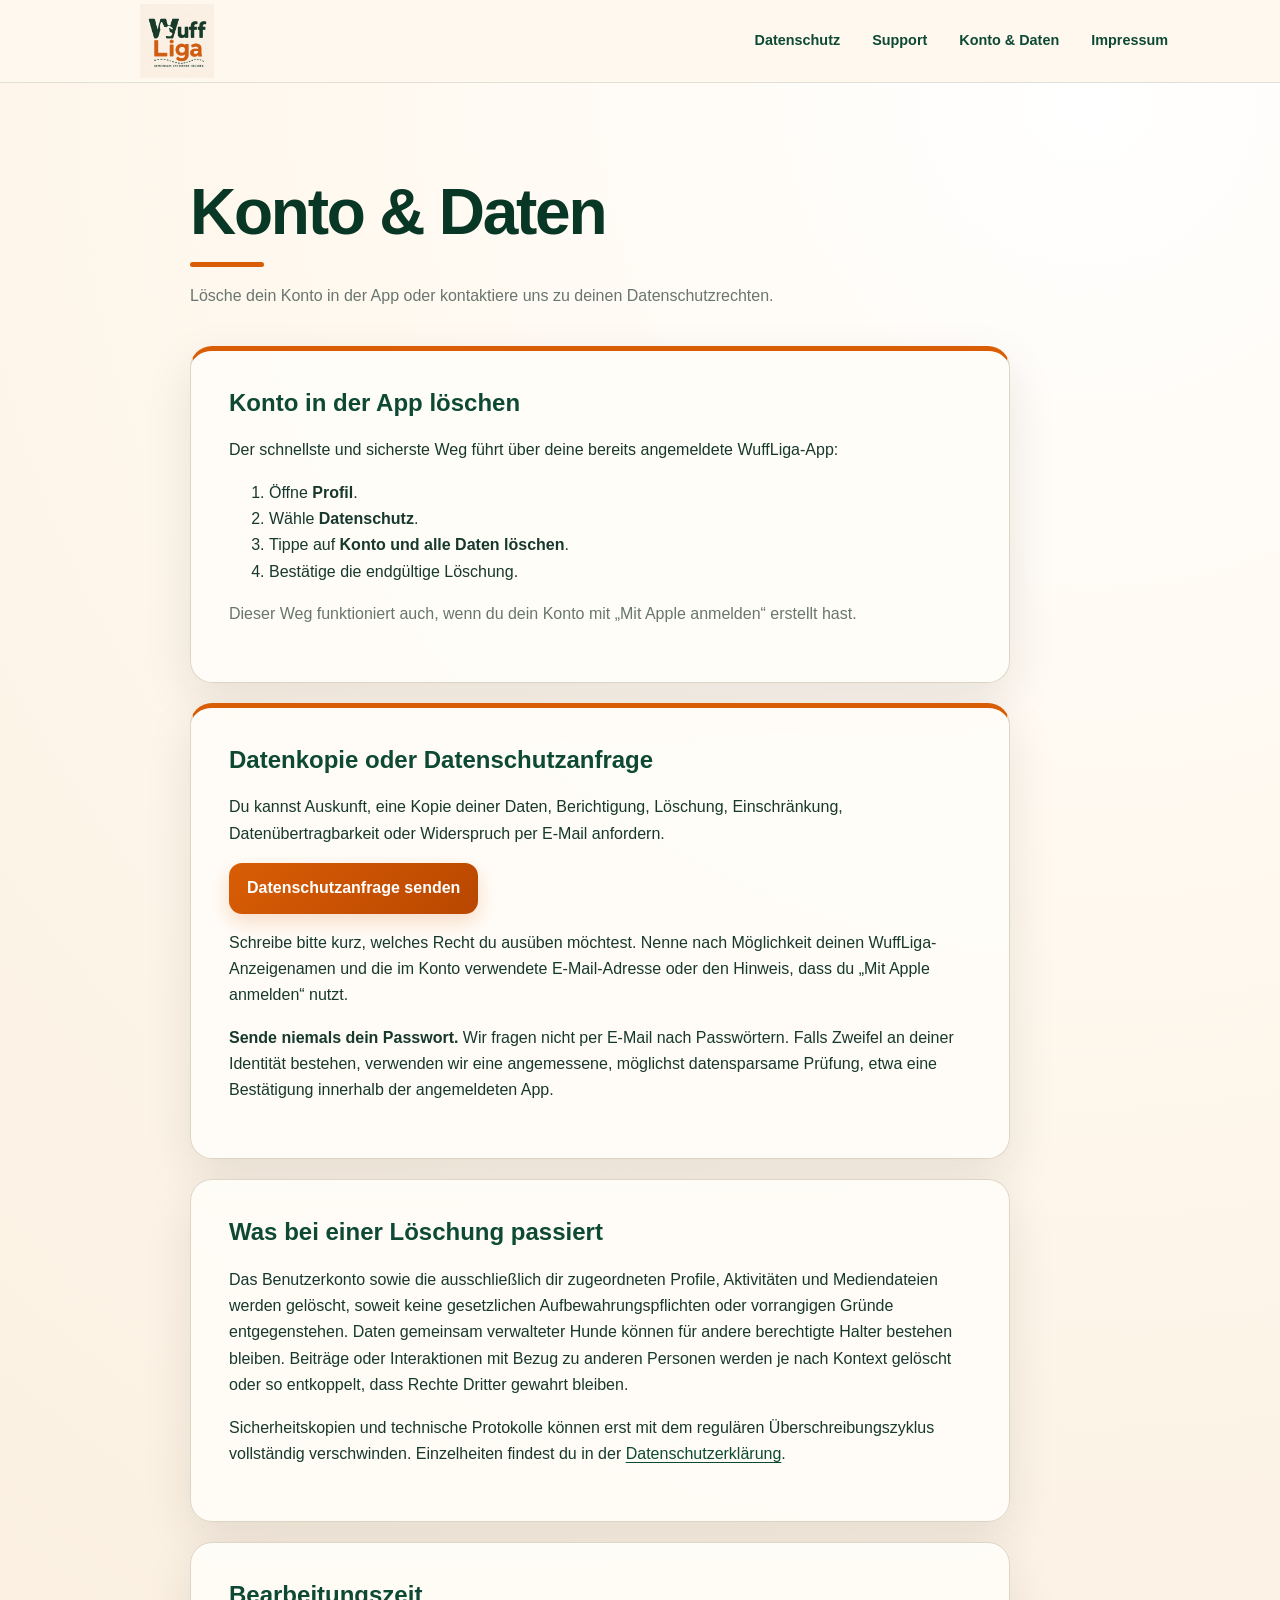
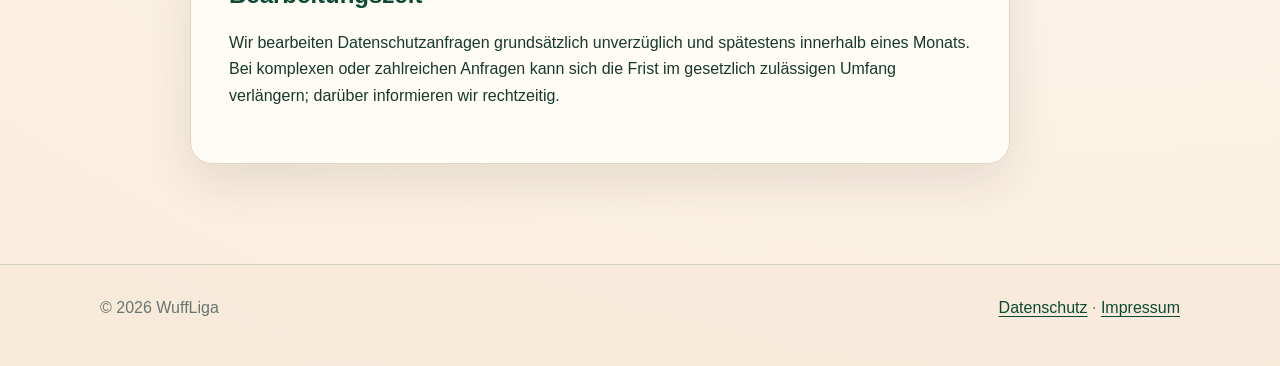
==== commit 0c36622a: "Replace web account actions with Apple-compatible privacy request process" ====
--- a/docs/account-delete.html
+++ b/docs/account-delete.html
@@ -3,79 +3,48 @@
 <head>
   <meta charset="utf-8">
   <meta name="viewport" content="width=device-width,initial-scale=1">
-  <meta name="description" content="WuffLiga-Passwort zurücksetzen oder Konto und zugehörige Profildaten löschen.">
+  <meta name="description" content="WuffLiga-Konto löschen, Datenkopie anfordern und Datenschutzrechte ausüben.">
   <meta name="referrer" content="no-referrer">
-  <title>Konto verwalten · WuffLiga</title>
-  <link rel="icon" href="logo.svg" type="image/svg+xml"><link rel="stylesheet" href="styles.css">
+  <title>Konto &amp; Daten · WuffLiga</title>
+  <link rel="icon" href="logo.svg" type="image/svg+xml">
+  <link rel="stylesheet" href="styles.css?v=20260810-4">
 </head>
 <body>
-<header><nav class="wrap"><a class="brand" href="index.html"><span class="paw">🐾</span>WuffLiga</a><div class="links"><a href="datenschutz.html">Datenschutz</a><a href="support.html">Support</a><a href="account-delete.html">Konto verwalten</a><a href="impressum.html">Impressum</a></div></nav></header>
+<header><nav class="wrap"><a class="brand" href="index.html"><span class="paw">🐾</span>WuffLiga</a><div class="links"><a href="datenschutz.html">Datenschutz</a><a href="support.html">Support</a><a href="account-delete.html">Konto &amp; Daten</a><a href="impressum.html">Impressum</a></div></nav></header>
 <main class="wrap account-page">
-  <div class="page-title"><h1>Konto verwalten</h1><p>Setze dein Passwort zurück oder lösche dein WuffLiga-Konto selbstständig.</p></div>
+  <div class="page-title"><h1>Konto &amp; Daten</h1><p>Lösche dein Konto in der App oder kontaktiere uns zu deinen Datenschutzrechten.</p></div>
 
-  <section class="account-card" id="recovery-request">
-    <h2>Passwort vergessen</h2>
-    <p class="muted">Wir senden einen sicheren Link an deine registrierte E-Mail-Adresse.</p>
-    <form id="reset-form"><label for="reset-email">E-Mail-Adresse</label><input id="reset-email" type="email" autocomplete="email" required><button class="button form-button">Link zum Zurücksetzen senden</button></form>
-    <div class="form-message" id="reset-message" role="status"></div>
+  <section class="account-card">
+    <h2>Konto in der App löschen</h2>
+    <p>Der schnellste und sicherste Weg führt über deine bereits angemeldete WuffLiga-App:</p>
+    <ol>
+      <li>Öffne <strong>Profil</strong>.</li>
+      <li>Wähle <strong>Datenschutz</strong>.</li>
+      <li>Tippe auf <strong>Konto und alle Daten löschen</strong>.</li>
+      <li>Bestätige die endgültige Löschung.</li>
+    </ol>
+    <p class="muted">Dieser Weg funktioniert auch, wenn du dein Konto mit „Mit Apple anmelden“ erstellt hast.</p>
   </section>
 
-  <section class="account-card hidden" id="new-password">
-    <h2>Neues Passwort festlegen</h2>
-    <form id="password-form"><label for="password">Neues Passwort</label><input id="password" type="password" minlength="8" autocomplete="new-password" required><label for="password-confirm">Passwort wiederholen</label><input id="password-confirm" type="password" minlength="8" autocomplete="new-password" required><button class="button form-button">Passwort speichern</button></form>
-    <div class="form-message" id="password-message" role="status"></div>
+  <section class="account-card">
+    <h2>Datenkopie oder Datenschutzanfrage</h2>
+    <p>Du kannst Auskunft, eine Kopie deiner Daten, Berichtigung, Löschung, Einschränkung, Datenübertragbarkeit oder Widerspruch per E-Mail anfordern.</p>
+    <a class="button" href="mailto:marvinsander@wtnet.de?subject=WuffLiga%20Datenschutzanfrage">Datenschutzanfrage senden</a>
+    <p>Schreibe bitte kurz, welches Recht du ausüben möchtest. Nenne nach Möglichkeit deinen WuffLiga-Anzeigenamen und die im Konto verwendete E-Mail-Adresse oder den Hinweis, dass du „Mit Apple anmelden“ nutzt.</p>
+    <p><strong>Sende niemals dein Passwort.</strong> Wir fragen nicht per E-Mail nach Passwörtern. Falls Zweifel an deiner Identität bestehen, verwenden wir eine angemessene, möglichst datensparsame Prüfung, etwa eine Bestätigung innerhalb der angemeldeten App.</p>
   </section>
 
-  <section class="account-card" id="login-section">
-    <h2>Datenschutzbericht oder Konto verwalten</h2>
-    <p class="muted">Melde dich zur Identitätsprüfung an. Deine Zugangsdaten werden direkt an Supabase übertragen und von dieser Website nicht gespeichert.</p>
-    <form id="login-form"><label for="email">E-Mail-Adresse</label><input id="email" type="email" autocomplete="email" required><label for="login-password">Passwort</label><input id="login-password" type="password" autocomplete="current-password" required><button class="button secondary form-button">Anmelden</button></form>
-    <div class="form-message" id="login-message" role="status"></div>
+  <section class="account-note">
+    <h2>Was bei einer Löschung passiert</h2>
+    <p>Das Benutzerkonto sowie die ausschließlich dir zugeordneten Profile, Aktivitäten und Mediendateien werden gelöscht, soweit keine gesetzlichen Aufbewahrungspflichten oder vorrangigen Gründe entgegenstehen. Daten gemeinsam verwalteter Hunde können für andere berechtigte Halter bestehen bleiben. Beiträge oder Interaktionen mit Bezug zu anderen Personen werden je nach Kontext gelöscht oder so entkoppelt, dass Rechte Dritter gewahrt bleiben.</p>
+    <p>Sicherheitskopien und technische Protokolle können erst mit dem regulären Überschreibungszyklus vollständig verschwinden. Einzelheiten findest du in der <a href="datenschutz.html">Datenschutzerklärung</a>.</p>
   </section>
 
-  <section class="account-card danger-card hidden" id="delete-section">
-    <h2>Deine gespeicherten Daten</h2>
-    <p>Lade eine vollständige Kopie deiner bereitgestellten Daten herunter. Das ZIP-Archiv enthält einen strukturierten Datenschutzbericht sowie die zugehörigen hochgeladenen Originalbilder und -videos.</p>
-    <button id="export-button" class="button form-button">Vollständiges Datenschutzarchiv herunterladen</button>
-    <div class="form-message" id="export-message" role="status"></div>
-    <hr class="account-divider">
-    <h2>Endgültige Löschung</h2>
-    <p>Das Benutzerkonto sowie alle ausschließlich dir zugeordneten Profile, Aktivitäten und Mediendateien werden unwiderruflich gelöscht. Gemeinsam verwaltete Hundeprofile bleiben für den anderen Halter bestehen.</p>
-    <label class="check-label"><input id="delete-confirm" type="checkbox"> <span>Ich verstehe, dass dieser Vorgang nicht rückgängig gemacht werden kann.</span></label>
-    <button id="delete-button" class="button danger form-button">Konto endgültig löschen</button>
-    <button id="logout-button" class="button secondary form-button">Abmelden</button>
-    <div class="form-message" id="delete-message" role="status"></div>
+  <section class="account-note">
+    <h2>Bearbeitungszeit</h2>
+    <p>Wir bearbeiten Datenschutzanfragen grundsätzlich unverzüglich und spätestens innerhalb eines Monats. Bei komplexen oder zahlreichen Anfragen kann sich die Frist im gesetzlich zulässigen Umfang verlängern; darüber informieren wir rechtzeitig.</p>
   </section>
-
-  <article class="account-note"><h2>Hinweise zur Löschung</h2><p>Sicherheitskopien und technische Protokolle können erst mit dem regulären Überschreibungszyklus vollständig verschwinden. Gesetzliche Aufbewahrungspflichten bleiben unberührt. Weitere Informationen findest du in der <a href="datenschutz.html">Datenschutzerklärung</a>.</p><p class="muted">Diese Seite arbeitet automatisiert und ohne KI.</p></article>
 </main>
 <footer><div class="wrap"><span>© 2026 WuffLiga</span><span><a href="datenschutz.html">Datenschutz</a> · <a href="impressum.html">Impressum</a></span></div></footer>
-<script>
-(() => {
-  'use strict';
-  const project = 'https://uylqpueptrulbbaxmllc.supabase.co';
-  const key = 'sb_publishable_Wyq430CcD4r2GmnURF7bgQ_dJaCfK8d';
-  const deleteEndpoint = project + '/functions/v1/wuffliga-konto/delete';
-  const exportEndpoint = project + '/functions/v1/wuffliga-konto/export-archive';
-  let accessToken = '';
-
-  const showMessage = (id, text, error = false) => { const el = document.getElementById(id); el.textContent = text; el.className = 'form-message visible' + (error ? ' error' : ''); };
-  const setBusy = (form, busy) => form.querySelectorAll('button,input').forEach(el => { el.disabled = busy; });
-  async function authApi(path, options = {}) { const response = await fetch(project + path, { ...options, headers: { apikey: key, 'content-type': 'application/json', ...(options.headers || {}) } }); const data = await response.json().catch(() => ({})); if (!response.ok) throw new Error(data.msg || data.message || data.error_description || data.error || 'Vorgang fehlgeschlagen.'); return data; }
-
-  const hash = new URLSearchParams(location.hash.slice(1));
-  if (hash.get('type') === 'recovery' && hash.get('access_token')) { accessToken = hash.get('access_token'); document.getElementById('new-password').classList.remove('hidden'); document.getElementById('recovery-request').classList.add('hidden'); history.replaceState({}, '', location.pathname); }
-
-  document.getElementById('reset-form').addEventListener('submit', async event => { event.preventDefault(); setBusy(event.target, true); try { const redirect = location.origin + location.pathname; await authApi('/auth/v1/recover?redirect_to=' + encodeURIComponent(redirect), { method: 'POST', body: JSON.stringify({ email: document.getElementById('reset-email').value }) }); showMessage('reset-message', 'Falls ein Konto existiert, wurde eine E-Mail versendet.'); } catch (_) { showMessage('reset-message', 'Falls ein Konto existiert, wurde eine E-Mail versendet.'); } finally { setBusy(event.target, false); } });
-
-  document.getElementById('password-form').addEventListener('submit', async event => { event.preventDefault(); const password = document.getElementById('password').value; const confirmation = document.getElementById('password-confirm').value; if (password !== confirmation) return showMessage('password-message', 'Die Passwörter stimmen nicht überein.', true); setBusy(event.target, true); try { await authApi('/auth/v1/user', { method: 'PUT', headers: { Authorization: 'Bearer ' + accessToken }, body: JSON.stringify({ password }) }); showMessage('password-message', 'Dein Passwort wurde geändert. Du kannst dich jetzt anmelden.'); document.getElementById('login-section').scrollIntoView({ behavior: 'smooth' }); } catch (error) { showMessage('password-message', error.message, true); } finally { setBusy(event.target, false); } });
-
-  document.getElementById('login-form').addEventListener('submit', async event => { event.preventDefault(); setBusy(event.target, true); try { const data = await authApi('/auth/v1/token?grant_type=password', { method: 'POST', body: JSON.stringify({ email: document.getElementById('email').value, password: document.getElementById('login-password').value }) }); accessToken = data.access_token; document.getElementById('login-section').classList.add('hidden'); document.getElementById('delete-section').classList.remove('hidden'); document.getElementById('delete-section').scrollIntoView({ behavior: 'smooth' }); } catch (_) { showMessage('login-message', 'Anmeldung fehlgeschlagen. Bitte Eingaben prüfen.', true); } finally { setBusy(event.target, false); } });
-
-  document.getElementById('logout-button').addEventListener('click', () => { accessToken = ''; document.getElementById('delete-section').classList.add('hidden'); document.getElementById('login-section').classList.remove('hidden'); });
-  document.getElementById('export-button').addEventListener('click', async event => { event.target.disabled = true; try { const response = await fetch(exportEndpoint, { method: 'POST', headers: { Authorization: 'Bearer ' + accessToken } }); if (!response.ok) { const data = await response.json().catch(() => ({})); throw new Error(data.error || 'Archiv konnte nicht erstellt werden.'); } const blob = await response.blob(); const url = URL.createObjectURL(blob); const link = document.createElement('a'); link.href = url; link.download = 'wuffliga-datenschutzarchiv-' + new Date().toISOString().slice(0, 10) + '.zip'; document.body.appendChild(link); link.click(); link.remove(); URL.revokeObjectURL(url); showMessage('export-message', 'Das vollständige Datenschutzarchiv wurde heruntergeladen.'); } catch (error) { showMessage('export-message', error.message, true); } finally { event.target.disabled = false; } });
-  document.getElementById('delete-button').addEventListener('click', async event => { if (!document.getElementById('delete-confirm').checked) return showMessage('delete-message', 'Bitte bestätige zuerst den Hinweis.', true); if (!confirm('Konto und Profildaten jetzt endgültig löschen?')) return; event.target.disabled = true; try { const response = await fetch(deleteEndpoint, { method: 'POST', headers: { Authorization: 'Bearer ' + accessToken } }); const data = await response.json(); if (!response.ok) throw new Error(data.error || 'Löschen fehlgeschlagen.'); accessToken = ''; document.querySelectorAll('.account-card').forEach(el => el.classList.add('hidden')); document.querySelector('.page-title').insertAdjacentHTML('afterend', '<section class="account-card"><h2>Konto gelöscht</h2><p>Dein Konto und die zugehörigen persönlichen Daten wurden entfernt.</p></section>'); } catch (error) { showMessage('delete-message', error.message, true); event.target.disabled = false; } });
-})();
-</script>
 </body>
 </html>
--- a/docs/styles.css
+++ b/docs/styles.css
@@ -16,3 +16,18 @@
 @media(max-width:800px){.links{display:none}.hero{padding-top:42px}.hero .wrap{grid-template-columns:1fr}.hero .wrap::after{grid-column:1;grid-row:1;width:min(75vw,330px);margin:0 auto 24px}.hero .wrap>*{grid-column:1}.hero .wrap>.eyebrow{grid-row:2}.grid{grid-template-columns:1fr}.brand{width:100px;height:66px}}
 @media(prefers-reduced-motion:reduce){*{scroll-behavior:auto!important}.button{transition:none}}
 @media(prefers-color-scheme:dark){:root{--cream:#10241b;--cream-deep:#172d23;--surface:#182d24;--surface-strong:#20382d;--text:#f5eee5;--muted:#bdc9c1;--line:#385044;--forest:#8fceaa;--forest-deep:#d8f2e2;--forest-soft:#244536;--orange:#f08232;--orange-dark:#ff9a50;--orange-soft:#3f2b1f;--shadow:none;color-scheme:dark}body{background:radial-gradient(circle at 85% 5%,#20382d 0,#10241b 45%,#0b1c14 100%)}header{background:rgba(16,36,27,.92)}.links a{color:var(--text)}.account-card input[type="email"],.account-card input[type="password"]{background:#0d2017;color:var(--text)}footer{background:rgba(8,26,17,.65)}}
+
+/* App-inspired landing page */
+.hero{padding:clamp(58px,8vw,104px) 0 72px;background:linear-gradient(135deg,rgba(255,248,238,.45),rgba(255,255,255,.78));overflow:hidden}.hero-grid{display:grid!important;grid-template-columns:minmax(0,1.04fr) minmax(320px,.78fr)!important;gap:clamp(34px,6vw,82px)!important}.hero .wrap>*{grid-column:auto!important}.hero .wrap::after{display:none}.hero-copy{align-self:center}.hero h1{font-size:clamp(3.2rem,7.2vw,6.4rem);max-width:760px;margin:20px 0 22px}.hero h1::first-line{color:var(--forest-deep)}.hero h1 em{font-style:normal;color:var(--orange)}.lead{font-size:clamp(1.06rem,1.7vw,1.25rem);line-height:1.7}.trust-row{display:flex;flex-wrap:wrap;gap:12px 20px;margin-top:28px;color:var(--muted);font-size:.78rem;font-weight:750}.trust-row span:first-child{color:var(--forest)}.app-card{align-self:center;background:var(--forest);color:#fff;border-radius:30px;padding:clamp(22px,4vw,34px);box-shadow:0 28px 70px rgba(13,73,52,.24);transform:rotate(2deg);position:relative}.app-card:before{content:"";position:absolute;inset:12px;border:1px solid rgba(255,255,255,.12);border-radius:22px;pointer-events:none}.app-top,.profile-row,.progress-label,.challenge{display:flex;align-items:center;justify-content:space-between;gap:12px}.app-top{font-size:.9rem;font-weight:800;color:#dfece4}.status-dot{color:#a9e5a9;font-size:.78rem}.profile-row{justify-content:flex-start;margin:28px 0 30px}.avatar{display:grid;place-items:center;width:58px;height:58px;border-radius:18px;background:var(--orange);font-size:1.8rem}.profile-row strong,.profile-row small,.challenge strong,.challenge small{display:block}.profile-row small,.challenge small,.stat-grid small{color:rgba(255,255,255,.62);font-size:.72rem}.streak{margin-left:auto;background:rgba(255,255,255,.12);padding:7px 10px;border-radius:999px;font-size:.8rem}.progress-label{font-size:.76rem;color:rgba(255,255,255,.62)}.progress-label strong{color:#fff;font-size:.8rem}.progress{height:9px;background:rgba(255,255,255,.16);border-radius:99px;margin:10px 0 25px;overflow:hidden}.progress span{display:block;width:62%;height:100%;background:var(--orange);border-radius:inherit}.stat-grid{display:grid;grid-template-columns:repeat(3,1fr);gap:10px}.stat-grid div{padding:13px 10px;background:rgba(255,255,255,.08);border-radius:15px}.stat-grid strong{display:block;font-size:1rem}.challenge{margin-top:14px;padding:14px;background:#fff;color:var(--forest);border-radius:16px}.challenge-icon{font-size:1.3rem}.challenge small{color:var(--muted)}.arrow{margin-left:auto;color:var(--orange);font-size:1.25rem}.section-intro{max-width:660px;margin:0 0 28px}.section-intro h2{font-size:clamp(2rem,4vw,3.3rem);line-height:1.05;color:var(--forest-deep);margin:16px 0 10px;letter-spacing:-.04em}.section-intro p{color:var(--muted);font-size:1.05rem}.card h3{margin-top:0;color:var(--forest);font-size:1.2rem}
+@media (max-width:760px){nav{min-height:72px;align-items:flex-start;padding:14px 0}.brand{width:92px;height:52px}.links{justify-content:flex-end;gap:2px}.links a{font-size:.72rem;padding:6px 7px}.hero{padding-top:48px}.hero-grid{grid-template-columns:1fr!important}.app-card{max-width:430px;width:100%;justify-self:center;transform:rotate(0deg)}.hero h1{font-size:clamp(2.9rem,15vw,5rem)}.trust-row{gap:8px 12px}.grid{grid-template-columns:1fr}.section-intro{margin-bottom:22px}}
+
+/* Full WuffLiga mark in the header */
+.brand{width:154px;height:74px;background-size:contain}
+@media (max-width:760px){.brand{width:118px;height:58px}}
+
+/* Real app screenshot preview */
+.app-card{padding:0;background:transparent;box-shadow:0 28px 70px rgba(13,73,52,.24);overflow:hidden;border-radius:28px;line-height:0;max-width:390px;justify-self:center}
+.app-card:before{display:none}.app-card img{display:block;width:100%;height:auto}
+@media (max-width:760px){.app-card{max-width:430px;width:100%}}
+
+.brand{background-image:url("logo.svg?v=20260810-3")}
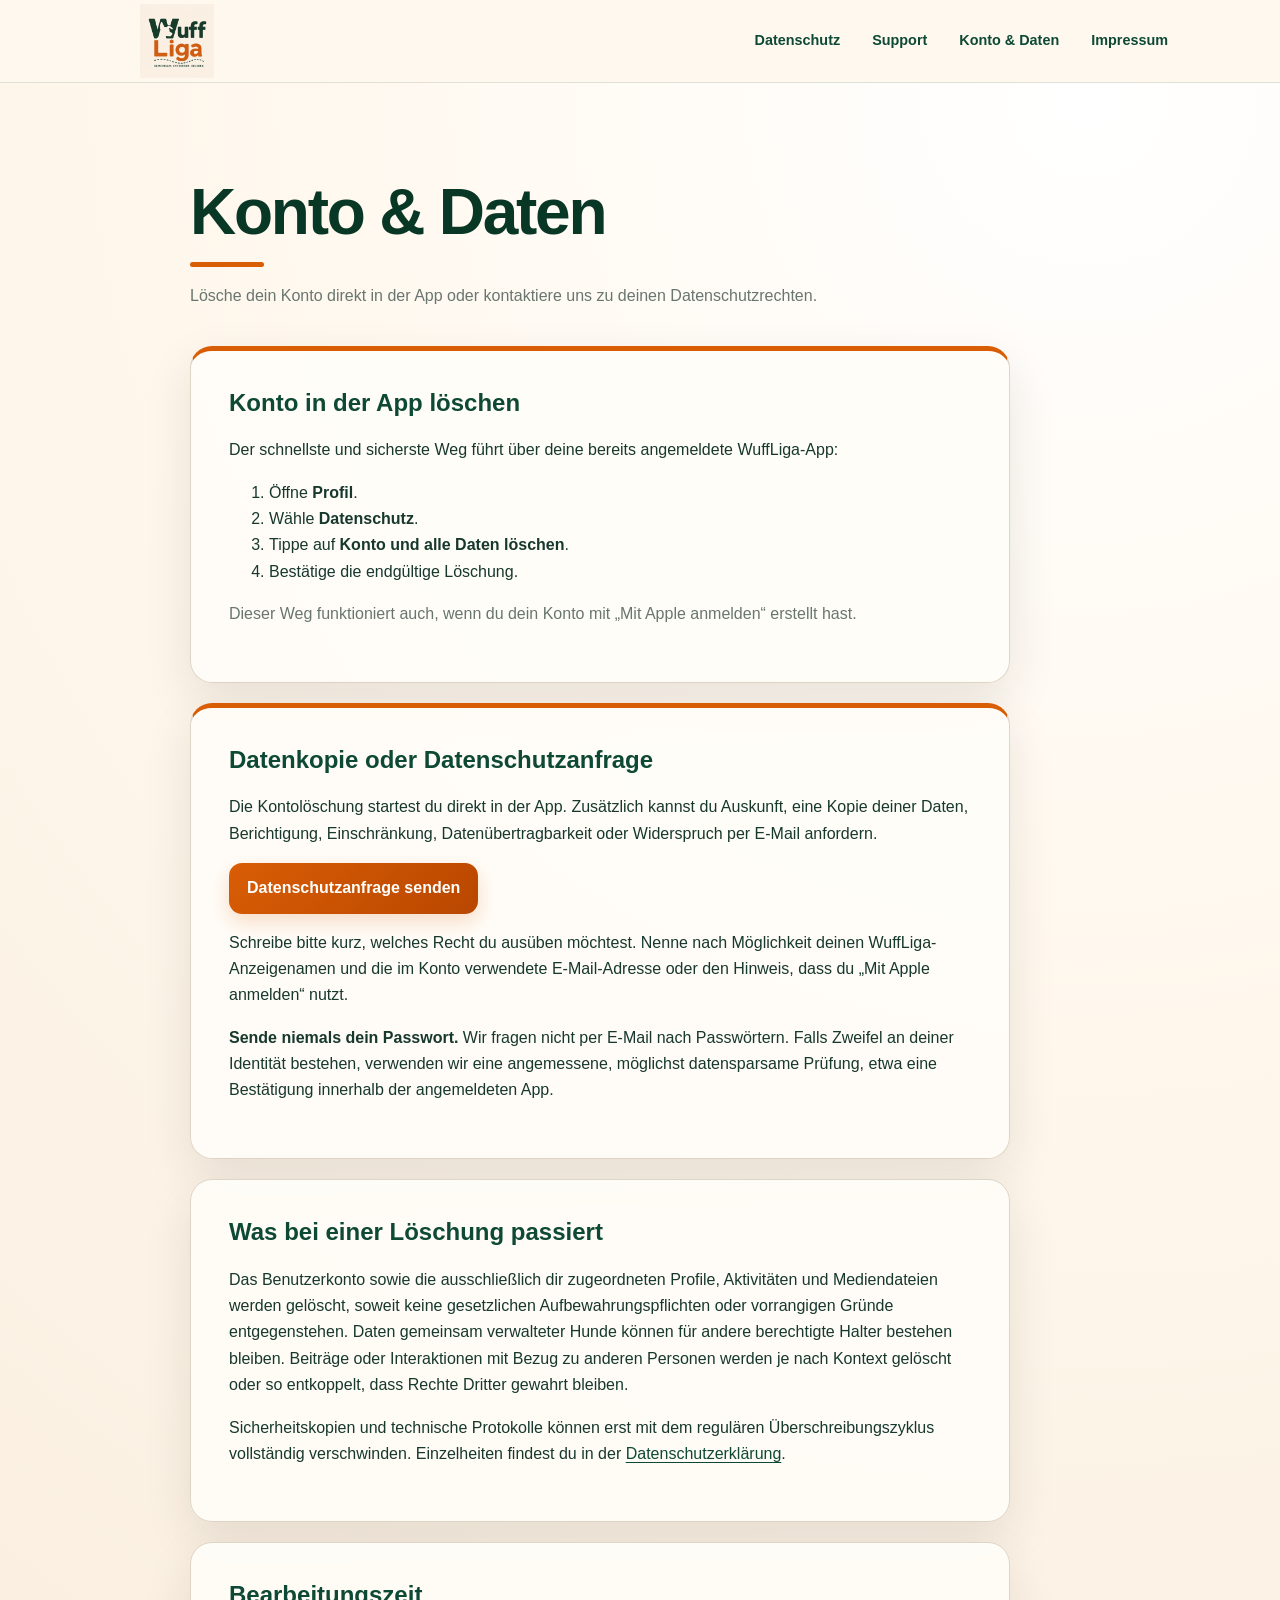
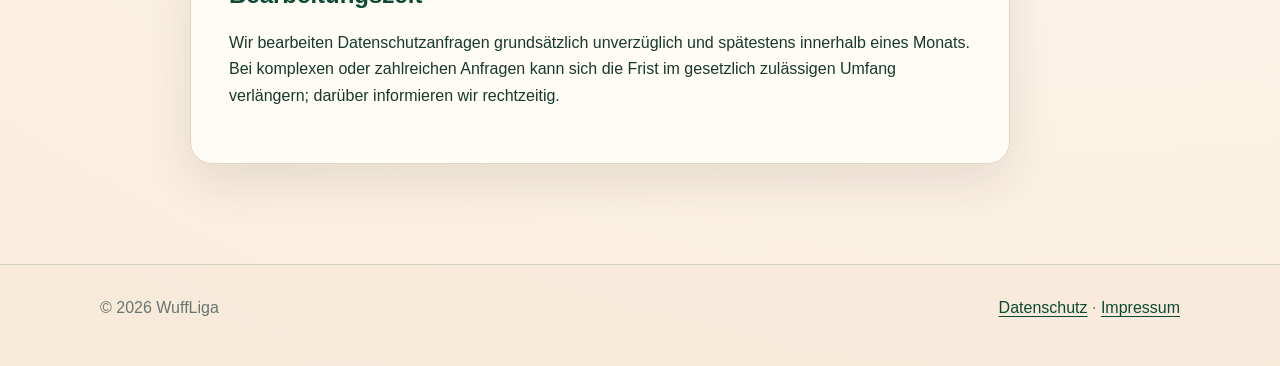
==== commit a1e1eb25: "Datenschutz- und Rechtshinweise präzisieren" ====
--- a/docs/account-delete.html
+++ b/docs/account-delete.html
@@ -12,7 +12,7 @@
 <body>
 <header><nav class="wrap"><a class="brand" href="index.html"><span class="paw">🐾</span>WuffLiga</a><div class="links"><a href="datenschutz.html">Datenschutz</a><a href="support.html">Support</a><a href="account-delete.html">Konto &amp; Daten</a><a href="impressum.html">Impressum</a></div></nav></header>
 <main class="wrap account-page">
-  <div class="page-title"><h1>Konto &amp; Daten</h1><p>Lösche dein Konto in der App oder kontaktiere uns zu deinen Datenschutzrechten.</p></div>
+  <div class="page-title"><h1>Konto &amp; Daten</h1><p>Lösche dein Konto direkt in der App oder kontaktiere uns zu deinen Datenschutzrechten.</p></div>
 
   <section class="account-card">
     <h2>Konto in der App löschen</h2>
@@ -28,7 +28,7 @@
 
   <section class="account-card">
     <h2>Datenkopie oder Datenschutzanfrage</h2>
-    <p>Du kannst Auskunft, eine Kopie deiner Daten, Berichtigung, Löschung, Einschränkung, Datenübertragbarkeit oder Widerspruch per E-Mail anfordern.</p>
+    <p>Die Kontolöschung startest du direkt in der App. Zusätzlich kannst du Auskunft, eine Kopie deiner Daten, Berichtigung, Einschränkung, Datenübertragbarkeit oder Widerspruch per E-Mail anfordern.</p>
     <a class="button" href="mailto:marvinsander@wtnet.de?subject=WuffLiga%20Datenschutzanfrage">Datenschutzanfrage senden</a>
     <p>Schreibe bitte kurz, welches Recht du ausüben möchtest. Nenne nach Möglichkeit deinen WuffLiga-Anzeigenamen und die im Konto verwendete E-Mail-Adresse oder den Hinweis, dass du „Mit Apple anmelden“ nutzt.</p>
     <p><strong>Sende niemals dein Passwort.</strong> Wir fragen nicht per E-Mail nach Passwörtern. Falls Zweifel an deiner Identität bestehen, verwenden wir eine angemessene, möglichst datensparsame Prüfung, etwa eine Bestätigung innerhalb der angemeldeten App.</p>
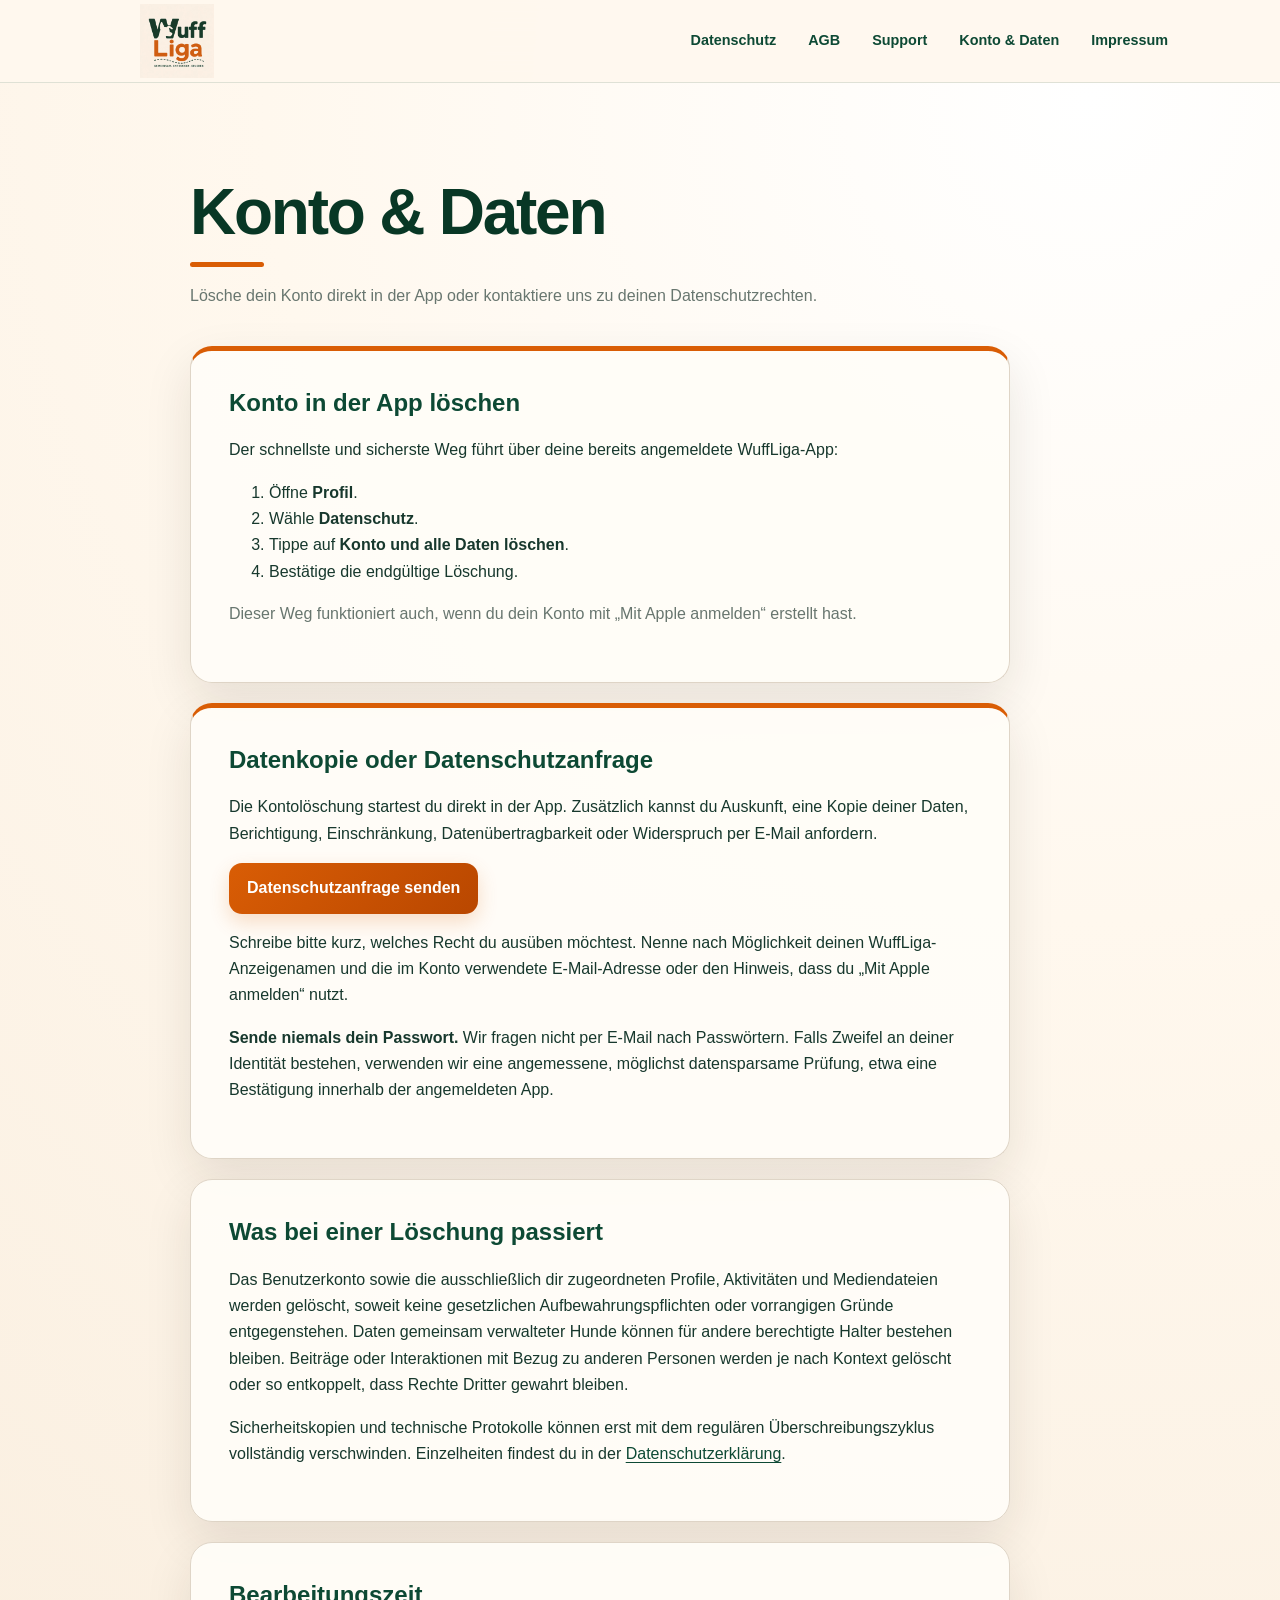
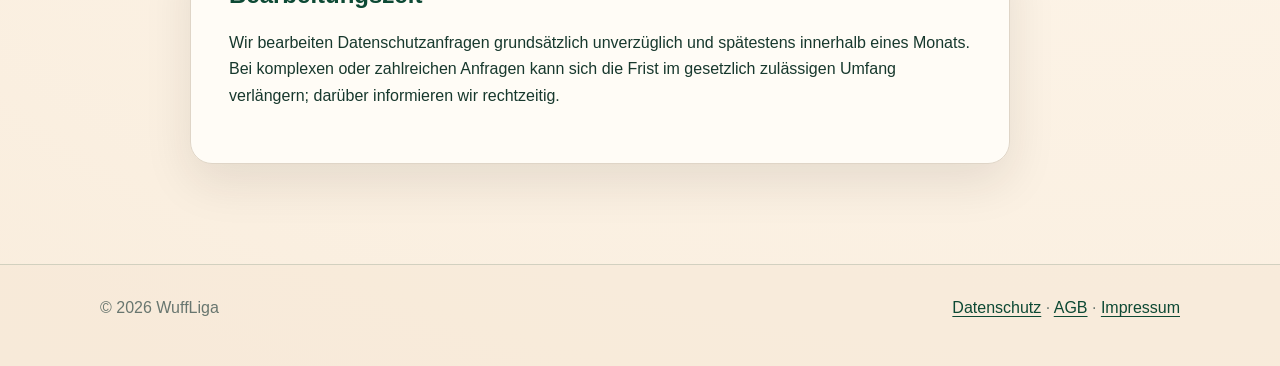
==== commit 1dae276e: "agb seite" ====
--- a/docs/account-delete.html
+++ b/docs/account-delete.html
@@ -10,7 +10,7 @@
   <link rel="stylesheet" href="styles.css?v=20260810-4">
 </head>
 <body>
-<header><nav class="wrap"><a class="brand" href="index.html"><span class="paw">🐾</span>WuffLiga</a><div class="links"><a href="datenschutz.html">Datenschutz</a><a href="support.html">Support</a><a href="account-delete.html">Konto &amp; Daten</a><a href="impressum.html">Impressum</a></div></nav></header>
+<header><nav class="wrap"><a class="brand" href="index.html"><span class="paw">🐾</span>WuffLiga</a><div class="links"><a href="datenschutz.html">Datenschutz</a><a href="agb.html">AGB</a><a href="support.html">Support</a><a href="account-delete.html">Konto &amp; Daten</a><a href="impressum.html">Impressum</a></div></nav></header>
 <main class="wrap account-page">
   <div class="page-title"><h1>Konto &amp; Daten</h1><p>Lösche dein Konto direkt in der App oder kontaktiere uns zu deinen Datenschutzrechten.</p></div>
 
@@ -45,6 +45,6 @@
     <p>Wir bearbeiten Datenschutzanfragen grundsätzlich unverzüglich und spätestens innerhalb eines Monats. Bei komplexen oder zahlreichen Anfragen kann sich die Frist im gesetzlich zulässigen Umfang verlängern; darüber informieren wir rechtzeitig.</p>
   </section>
 </main>
-<footer><div class="wrap"><span>© 2026 WuffLiga</span><span><a href="datenschutz.html">Datenschutz</a> · <a href="impressum.html">Impressum</a></span></div></footer>
+<footer><div class="wrap"><span>© 2026 WuffLiga</span><span><a href="datenschutz.html">Datenschutz</a> · <a href="agb.html">AGB</a> · <a href="impressum.html">Impressum</a></span></div></footer>
 </body>
 </html>
